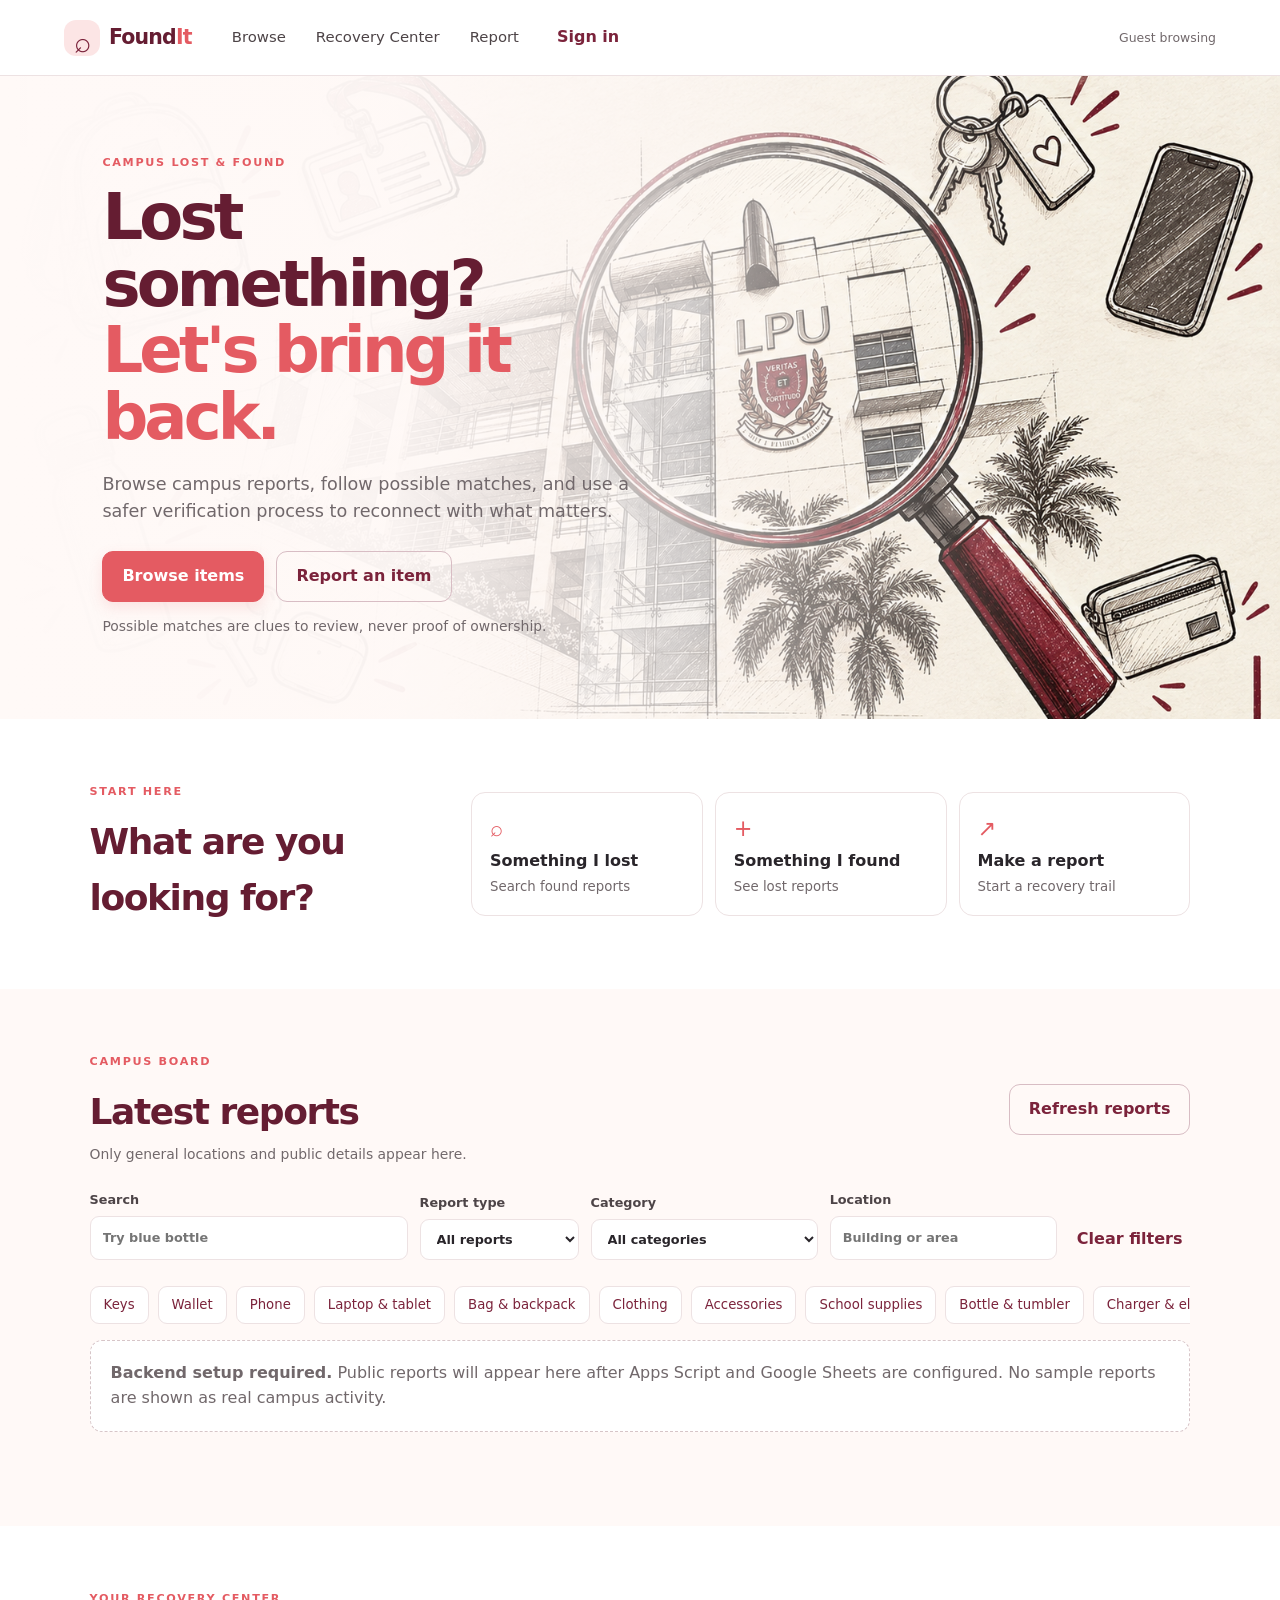
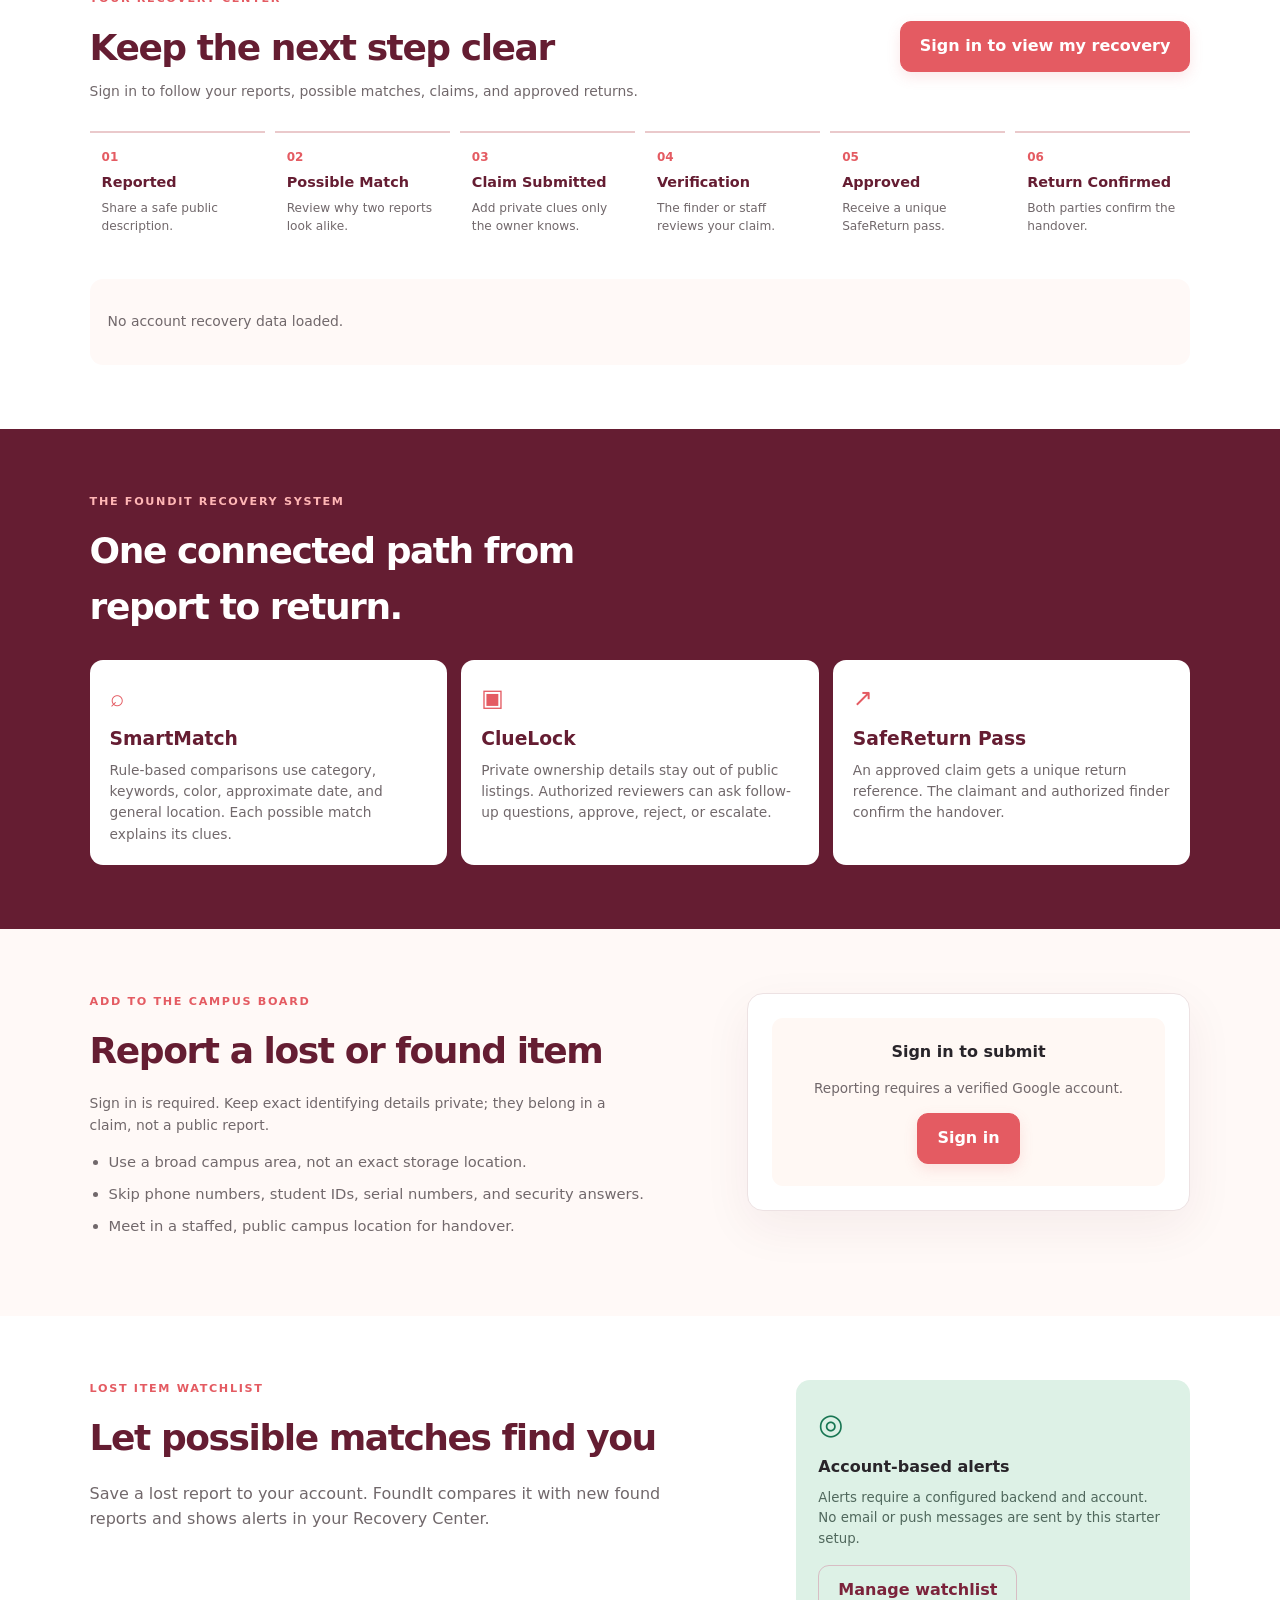
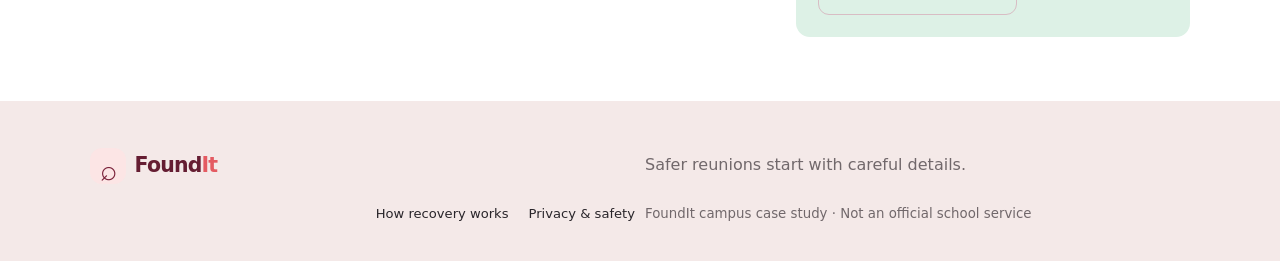
==== index.html @ 5b88ec63 "Add files via upload CaseStudy ITC Finals" ====
<!doctype html>
<html lang="en">
<head>
  <meta charset="utf-8"><meta name="viewport" content="width=device-width,initial-scale=1">
  <meta name="description" content="A safer campus lost-and-found recovery workflow."><title>FoundIt - Find your way back</title>
  <link rel="stylesheet" href="assets/css/style.css"><script defer src="assets/js/app.js"></script>
</head>
<body>
<header class="site-header"><a class="brand" href="#home" aria-label="FoundIt home"><span class="brand-mark">&#x2315;</span><span>Found<span>It</span></span></a><button class="menu-toggle" aria-expanded="false" aria-controls="main-nav">Menu</button><nav id="main-nav"><a href="#browse">Browse</a><a href="#recovery">Recovery Center</a><a href="#report">Report</a><button class="text-button" id="signin-open">Sign in</button></nav><div class="header-actions"><span id="session-label">Guest browsing</span><button class="button button-small" id="signout" hidden>Sign out</button></div></header>
<main id="home">
<section class="hero"><div class="hero-copy"><p class="eyebrow">CAMPUS LOST &amp; FOUND</p><h1>Lost something?<br><em>Let&#39;s bring it back.</em></h1><p class="lead">Browse campus reports, follow possible matches, and use a safer verification process to reconnect with what matters.</p><div class="hero-actions"><a class="button" href="#browse">Browse items</a><a class="button button-outline" href="#report">Report an item</a></div><p class="fine-print">Possible matches are clues to review, never proof of ownership.</p></div><div class="hero-art" role="img" aria-label="Campus photo banner. Replace assets/images/campus-header.jpg with your campus photo."></div></section>
<section class="quick"><div><p class="eyebrow">START HERE</p><h2>What are you looking for?</h2></div><div class="quick-actions"><a href="#browse" data-filter-type="FOUND" class="quick-card"><span>&#x2315;</span><b>Something I lost</b><small>Search found reports</small></a><a href="#browse" data-filter-type="LOST" class="quick-card"><span>+</span><b>Something I found</b><small>See lost reports</small></a><a href="#report" class="quick-card"><span>&#x2197;</span><b>Make a report</b><small>Start a recovery trail</small></a></div></section>
<section id="browse" class="section"><div class="section-heading"><div><p class="eyebrow">CAMPUS BOARD</p><h2>Latest reports</h2><p class="muted">Only general locations and public details appear here.</p></div><button class="button button-outline" id="refresh">Refresh reports</button></div><div class="filters"><label>Search<input id="search" type="search" placeholder="Try blue bottle"></label><label>Report type<select id="type-filter"><option value="">All reports</option><option>LOST</option><option>FOUND</option></select></label><label>Category<select id="category-filter"><option value="">All categories</option></select></label><label>Location<input id="location-filter" placeholder="Building or area"></label><button class="text-button" id="clear-filters">Clear filters</button></div><div class="category-row" id="category-shortcuts" aria-label="Filter by category"></div><div id="items-grid" class="items-grid"><div class="notice">Connect the backend to load campus reports.</div></div><div id="browse-message" class="muted status-line" role="status"></div></section>
<section class="recovery section" id="recovery"><div class="section-heading"><div><p class="eyebrow">YOUR RECOVERY CENTER</p><h2>Keep the next step clear</h2><p class="muted">Sign in to follow your reports, possible matches, claims, and approved returns.</p></div><button class="button" id="recovery-signin">Sign in to view my recovery</button></div><div class="steps"><div><span>01</span><b>Reported</b><small>Share a safe public description.</small></div><div><span>02</span><b>Possible Match</b><small>Review why two reports look alike.</small></div><div><span>03</span><b>Claim Submitted</b><small>Add private clues only the owner knows.</small></div><div><span>04</span><b>Verification</b><small>The finder or staff reviews your claim.</small></div><div><span>05</span><b>Approved</b><small>Receive a unique SafeReturn pass.</small></div><div><span>06</span><b>Return Confirmed</b><small>Both parties confirm the handover.</small></div></div><div id="my-recovery" class="recovery-list"><p class="muted">No account recovery data loaded.</p></div></section>
<section class="feature-band"><div><p class="eyebrow">THE FOUNDIT RECOVERY SYSTEM</p><h2>One connected path from report to return.</h2></div><div class="feature-cards"><article><span class="feature-icon">&#x2315;</span><h3>SmartMatch</h3><p>Rule-based comparisons use category, keywords, color, approximate date, and general location. Each possible match explains its clues.</p></article><article><span class="feature-icon">&#x25A3;</span><h3>ClueLock</h3><p>Private ownership details stay out of public listings. Authorized reviewers can ask follow-up questions, approve, reject, or escalate.</p></article><article><span class="feature-icon">&#x2197;</span><h3>SafeReturn Pass</h3><p>An approved claim gets a unique return reference. The claimant and authorized finder confirm the handover.</p></article></div></section>
<section class="section split" id="report"><div><p class="eyebrow">ADD TO THE CAMPUS BOARD</p><h2>Report a lost or found item</h2><p class="muted">Sign in is required. Keep exact identifying details private; they belong in a claim, not a public report.</p><ul class="plain-list"><li>Use a broad campus area, not an exact storage location.</li><li>Skip phone numbers, student IDs, serial numbers, and security answers.</li><li>Meet in a staffed, public campus location for handover.</li></ul></div><form class="form-card" id="report-form"><div class="locked-form" id="report-lock"><b>Sign in to submit</b><p>Reporting requires a verified Google account.</p><button class="button" type="button" data-open-auth>Sign in</button></div><div class="form-fields" hidden><label>Report type<select name="type" required><option value="LOST">I lost an item</option><option value="FOUND">I found an item</option></select></label><label>Item title<input name="title" maxlength="90" required placeholder="e.g. Navy canvas backpack"></label><label>Category<select name="category" required></select></label><label>Public description<textarea name="description" maxlength="600" rows="3" required placeholder="Describe visible features without private proof"></textarea></label><div class="form-row"><label>Color<input name="color" maxlength="40" placeholder="e.g. navy"></label><label>Approximate date<input name="approxDate" type="date"></label></div><label>General campus area<input name="location" maxlength="100" required placeholder="e.g. Library, east entrance"></label><button class="button" type="submit">Submit report</button><p class="form-status" role="status"></p></div></form></section>
<section class="watchlist section"><div><p class="eyebrow">LOST ITEM WATCHLIST</p><h2>Let possible matches find you</h2><p>Save a lost report to your account. FoundIt compares it with new found reports and shows alerts in your Recovery Center.</p></div><div class="watch-note"><span>&#x25CE;</span><b>Account-based alerts</b><small>Alerts require a configured backend and account. No email or push messages are sent by this starter setup.</small><button class="button button-outline" id="watchlist-open">Manage watchlist</button></div></section>
</main><footer><a class="brand" href="#home"><span class="brand-mark">&#x2315;</span><span>Found<span>It</span></span></a><p>Safer reunions start with careful details.</p><div><a href="#recovery">How recovery works</a><a href="privacy.html">Privacy &amp; safety</a></div><small>FoundIt campus case study · Not an official school service</small></footer>
<dialog id="auth-dialog"><form method="dialog" class="dialog-head"><div><p class="eyebrow">ACCOUNT ACCESS</p><h2>Sign in to FoundIt</h2></div><button class="close-button" aria-label="Close">x</button></form><div class="auth-body"><p>Sign in with Google to access your reports and recovery updates.</p><div id="google-button"></div><div id="auth-status" role="status"></div><details class="setup-details"><summary>Presenter setup</summary><p class="fine-print">These settings are already saved on this device. Keep this section closed during your presentation.</p><label class="config-label">Apps Script web app URL<input id="api-url" placeholder="https://script.google.com/macros/s/.../exec"></label><label class="config-label">Google OAuth client ID<input id="client-id" placeholder="Your Google OAuth client ID"></label><button class="text-button" id="save-client" type="button">Save configuration</button><p class="fine-print">The client ID is public configuration. Never paste a client secret here.</p></details></div></dialog>
<dialog id="item-dialog"><div class="dialog-head"><div><p class="eyebrow">REPORT DETAILS</p><h2 id="detail-title">Item</h2></div><button class="close-button" data-close aria-label="Close">x</button></div><div id="detail-body"></div></dialog>
<dialog id="claim-dialog"><div class="dialog-head"><div><p class="eyebrow">CLUELOCK VERIFICATION</p><h2>Claim this item</h2></div><button class="close-button" data-close aria-label="Close">x</button></div><form id="claim-form" class="form-fields"><input type="hidden" name="itemId"><p class="muted">Share details that are not visible in the public report. Only the report owner or authorized staff can review them.</p><label>Private identifying clues<textarea name="privateClues" required maxlength="1200" rows="4" placeholder="Describe a detail only the owner would know. Do not include passwords or account access details."></textarea></label><label>Anything else for the reviewer?<textarea name="message" maxlength="500" rows="2"></textarea></label><button class="button" type="submit">Submit private claim</button><p class="form-status" role="status"></p></form></dialog>
<dialog id="watch-dialog"><div class="dialog-head"><div><p class="eyebrow">LOST ITEM WATCHLIST</p><h2>Save a report to watch</h2></div><button class="close-button" data-close aria-label="Close">x</button></div><div id="watch-body" class="form-fields"><p>Sign in and open one of your lost reports to add it to your watchlist. New similar FOUND reports will appear in your Recovery Center.</p><button class="button" data-open-auth>Sign in</button></div></dialog>
<div id="toast" class="toast" role="status" aria-live="polite"></div>
</body></html>
---- assets/css/style.css ----
:root{--maroon:#651d32;--brand:#7b233b;--coral:#e45b62;--soft:#fce5e5;--paper:#fff9f7;--ink:#29252a;--muted:#71686b;--border:#ede2e3;--green:#187653;--sage:#ddf1e6;--gold:#fff0c9;--white:#fff;--shadow:0 16px 48px #651d3210}*{box-sizing:border-box}html{scroll-behavior:smooth}body{margin:0;background:var(--paper);color:var(--ink);font:16px/1.55 Inter,ui-sans-serif,system-ui,-apple-system,"Segoe UI",sans-serif}a{color:inherit}button,input,select,textarea{font:inherit}button,a{touch-action:manipulation}button{cursor:pointer}a:focus-visible,button:focus-visible,input:focus-visible,select:focus-visible,textarea:focus-visible{outline:3px solid #e45b6288;outline-offset:3px}.site-header{height:76px;padding:0 max(5vw,24px);display:flex;align-items:center;gap:40px;background:#fff;position:sticky;top:0;z-index:5;border-bottom:1px solid var(--border)}.brand{text-decoration:none;display:flex;align-items:center;gap:9px;color:var(--maroon);font-weight:850;font-size:1.28rem;letter-spacing:-.04em}.brand span span{color:var(--coral)}.brand-mark{display:grid;place-items:center;background:var(--soft);color:var(--brand);border-radius:12px;width:36px;height:36px;font-size:1.8rem;font-weight:500}nav{display:flex;gap:30px;align-items:center;margin-right:auto}nav a{text-decoration:none;font-size:.93rem;color:#4d4447}nav a:hover,footer a:hover{color:var(--coral)}.header-actions{display:flex;align-items:center;gap:12px;font-size:.78rem;color:var(--muted)}.menu-toggle{display:none}.button{display:inline-flex;align-items:center;justify-content:center;background:var(--coral);color:white;border:1px solid var(--coral);border-radius:11px;padding:12px 19px;text-decoration:none;font-weight:750;box-shadow:0 5px 14px #e45b6225;transition:transform .15s,background .15s}.button:hover{background:#cb454e;transform:translateY(-1px)}.button-small{padding:7px 12px;font-size:.83rem}.button-outline{background:transparent;color:var(--brand);border-color:#d8bdc4;box-shadow:none}.button-outline:hover{background:#fff;color:var(--maroon)}.text-button{border:0;background:none;color:var(--brand);font-weight:700;padding:8px}.hero{position:relative;isolation:isolate;overflow:hidden;padding:78px max(8vw,28px) 68px;display:grid;grid-template-columns:1.05fr .95fr;align-items:center;gap:5vw;background:linear-gradient(112deg,#fff9f7 40%,#fce9e8)}.hero::before{content:"";position:absolute;inset:0;z-index:-1;pointer-events:none;background-image:linear-gradient(90deg,rgba(255,249,247,1) 0%,rgba(255,249,247,.97) 31%,rgba(255,249,247,.68) 53%,rgba(255,249,247,0) 82%),url("../images/campus-header.png");background-size:cover,cover;background-position:center,right center;background-repeat:no-repeat}.eyebrow{font-size:.7rem;font-weight:850;letter-spacing:.15em;color:var(--coral);margin:0 0 13px}.hero h1{font-size:clamp(2.65rem,5vw,4.65rem);letter-spacing:-.06em;line-height:1.04;color:var(--maroon);margin:0 0 20px}.hero h1 em{font-style:normal;color:var(--coral)}.lead{font-size:1.1rem;color:var(--muted);max-width:570px}.hero-actions{display:flex;gap:12px;margin:26px 0 14px}.fine-print,.muted{color:var(--muted);font-size:.87rem}.hero-art{height:350px;position:relative;display:grid;place-items:center}.sun{position:absolute;width:275px;height:275px;border-radius:50%;background:#f4c7c2;right:13%;top:2%}.art-card{position:relative;width:min(330px,90%);padding:24px;background:white;border-radius:22px;box-shadow:0 25px 70px #651d3222;transform:rotate(-4deg);display:flex;flex-direction:column;gap:10px}.art-icon{height:175px;display:grid;place-items:center;font-size:6rem;background:var(--sage);border-radius:15px}.art-card b{color:var(--maroon);font-size:1.1rem}.art-card small{color:var(--muted)}.tag{font-size:.65rem;font-weight:850;letter-spacing:.08em;padding:5px 9px;border-radius:5px;width:max-content}.found-tag{background:var(--sage);color:var(--green)}.spark{position:absolute;color:var(--coral);font-size:2rem}.spark-one{top:12%;left:15%}.spark-two{right:3%;bottom:23%;font-size:1.3rem}.quick,.section,.feature-band,.watchlist{padding:64px max(7vw,26px)}.quick{background:white}.quick h2,.section h2,.feature-band h2,.watchlist h2{font-size:clamp(1.65rem,3vw,2.25rem);color:var(--maroon);letter-spacing:-.04em;margin:0}.quick{display:grid;grid-template-columns:.65fr 1.35fr;gap:35px;align-items:center}.quick-actions{display:grid;grid-template-columns:repeat(3,1fr);gap:12px}.quick-card{text-decoration:none;padding:18px;border:1px solid var(--border);border-radius:14px;display:grid;gap:3px;transition:.15s}.quick-card:hover{border-color:#e8b2b5;transform:translateY(-2px);box-shadow:var(--shadow)}.quick-card>span{font-size:1.4rem;color:var(--coral)}.quick-card small{color:var(--muted)}.section-heading{display:flex;justify-content:space-between;align-items:center;gap:24px;margin-bottom:24px}.section-heading .muted{margin:5px 0 0}.filters{display:grid;grid-template-columns:1.4fr .7fr 1fr 1fr auto;gap:12px;align-items:end;margin:20px 0}.filters label,.form-fields label,.config-label{display:grid;gap:6px;font-size:.8rem;font-weight:700;color:#4d4447}.filters input,.filters select,.form-fields input,.form-fields select,.form-fields textarea,.config-label input{width:100%;padding:11px 12px;border:1px solid var(--border);border-radius:9px;background:white;color:var(--ink)}.category-row{display:flex;gap:9px;overflow:auto;padding:6px 0 16px}.category-chip{white-space:nowrap;background:#fff;border:1px solid var(--border);padding:8px 13px;border-radius:9px;color:var(--brand);font-size:.83rem}.category-chip.active,.category-chip:hover{background:var(--soft);border-color:#edc1c3}.items-grid{display:grid;grid-template-columns:repeat(3,1fr);gap:17px}.item-card{border:1px solid var(--border);border-radius:15px;overflow:hidden;background:white;box-shadow:0 4px 16px #651d3207;cursor:pointer;transition:.15s}.item-card:hover{transform:translateY(-3px);box-shadow:var(--shadow)}.item-art{height:155px;background:linear-gradient(135deg,#f7e7e5,#f4f0ee);display:grid;place-items:center;font-size:3.4rem;position:relative}.item-art.lost{background:#fff0ef}.item-art.found{background:#e8f5ed}.item-art .tag{position:absolute;left:12px;top:12px}.lost-tag{background:var(--coral);color:white}.item-copy{padding:14px 16px 17px}.item-copy h3{font-size:1rem;margin:0 0 3px;color:var(--maroon)}.item-copy p{color:var(--muted);font-size:.82rem;margin:0}.item-meta{display:flex;justify-content:space-between;gap:8px;margin-top:12px;padding-top:10px;border-top:1px solid #f3ebeb;color:#786d70;font-size:.72rem}.item-meta span:first-child{overflow:hidden;text-overflow:ellipsis;white-space:nowrap}.notice{padding:20px;border:1px dashed #d7c5c8;background:white;border-radius:12px;color:var(--muted);grid-column:1/-1}.status-line{min-height:20px;margin-top:10px}.recovery{background:#fff}.steps{display:grid;grid-template-columns:repeat(6,1fr);margin:28px 0;gap:10px}.steps>div{padding:15px 12px;border-top:2px solid #eac9cb;display:grid;gap:5px}.steps span{color:var(--coral);font-size:.75rem;font-weight:850}.steps b{color:var(--maroon);font-size:.9rem}.steps small{color:var(--muted);font-size:.76rem}.recovery-list{border-radius:13px;background:var(--paper);padding:18px}.feature-band{background:var(--maroon);color:white}.feature-band .eyebrow{color:#ffb6b5}.feature-band h2{color:white;max-width:550px}.feature-cards{display:grid;grid-template-columns:repeat(3,1fr);gap:14px;margin-top:25px}.feature-cards article{background:#fff;color:var(--ink);padding:20px;border-radius:13px}.feature-icon{font-size:1.5rem;color:var(--coral)}.feature-cards h3{color:var(--maroon);margin:7px 0}.feature-cards p{font-size:.86rem;color:var(--muted);margin:0}.split{display:grid;grid-template-columns:1fr .8fr;gap:8vw;align-items:start}.plain-list{padding-left:19px;color:var(--muted);font-size:.92rem}.plain-list li{margin:9px 0}.form-card{position:relative;background:white;border:1px solid var(--border);padding:24px;border-radius:16px;box-shadow:var(--shadow)}.form-fields{display:grid;gap:14px}.form-fields[hidden]{display:none}.form-row{display:grid;grid-template-columns:1fr 1fr;gap:12px}.locked-form{padding:22px;background:#fff8f4;border-radius:11px;text-align:center}.locked-form p{font-size:.85rem;color:var(--muted)}.form-status{font-size:.84rem;color:var(--green);margin:0}.watchlist{display:grid;grid-template-columns:1fr .6fr;gap:50px;background:#fff}.watchlist>div:first-child p:not(.eyebrow){color:var(--muted);max-width:600px}.watch-note{background:var(--sage);padding:22px;border-radius:14px;display:grid;gap:8px}.watch-note>span{font-size:1.8rem;color:var(--green)}.watch-note small{color:#50685d}.watch-note .button{justify-self:start;margin-top:7px}footer{padding:36px max(7vw,26px);background:#f4e9e8;display:grid;grid-template-columns:1fr 1fr;gap:10px;align-items:center}footer p{color:var(--muted)}footer>div{display:flex;gap:20px;justify-content:flex-end;font-size:.82rem}footer>div a{text-decoration:none}footer>small{color:var(--muted)}dialog{border:0;border-radius:17px;padding:24px;width:min(520px,calc(100% - 28px));box-shadow:0 25px 100px #291b1d40;color:var(--ink)}dialog::backdrop{background:#27151ccc;backdrop-filter:blur(2px)}.dialog-head{display:flex;justify-content:space-between;align-items:start;border-bottom:1px solid var(--border);padding-bottom:14px;margin-bottom:17px}.dialog-head h2{color:var(--maroon);margin:0}.dialog-head .eyebrow{margin-bottom:4px}.close-button{border:0;background:#f8eeee;border-radius:50%;height:34px;width:34px;font-size:1.4rem;color:var(--brand)}.auth-body{display:grid;gap:13px}.auth-body p{margin:0;color:var(--muted);font-size:.9rem}.config-label{margin-top:10px}.toast{position:fixed;bottom:22px;left:50%;transform:translate(-50%,20px);opacity:0;pointer-events:none;padding:12px 18px;background:var(--maroon);color:white;border-radius:10px;z-index:10;transition:.2s}.toast.show{opacity:1;transform:translate(-50%,0)}.claim-button{margin-top:12px}.match-reasons{background:#fff5d9;border-radius:9px;padding:12px;font-size:.85rem;margin-top:12px}.recovery-row{padding:13px;border-bottom:1px solid var(--border);display:flex;justify-content:space-between;gap:20px}.recovery-row:last-child{border:0}.recovery-row b{color:var(--maroon)}.recovery-row small{display:block;color:var(--muted)}@media(max-width:850px){.site-header{gap:18px;padding:0 20px}.site-header nav{gap:15px}.header-actions #session-label{display:none}.quick{grid-template-columns:1fr}.filters{grid-template-columns:repeat(2,1fr)}.steps{grid-template-columns:repeat(3,1fr)}.hero{padding:55px 7vw}.items-grid{grid-template-columns:repeat(2,1fr)}}@media(max-width:600px){.site-header{height:65px}.menu-toggle{display:block;margin-left:auto;border:1px solid var(--border);border-radius:8px;padding:7px 10px;background:white;color:var(--brand)}.site-header nav{display:none;position:absolute;top:64px;left:0;right:0;padding:18px 22px;background:white;border-bottom:1px solid var(--border);flex-direction:column;align-items:flex-start}.site-header nav.open{display:flex}.header-actions{margin-left:0}.hero{grid-template-columns:1fr;padding:47px 24px 30px}.hero-art{height:270px}.sun{width:220px;height:220px;right:16%}.art-icon{height:125px}.art-card{width:280px}.hero-actions{flex-wrap:wrap}.quick,.section,.feature-band,.watchlist{padding:45px 22px}.quick-actions{grid-template-columns:1fr}.quick-card{grid-template-columns:35px 1fr;align-items:center}.quick-card small{grid-column:2}.section-heading{align-items:flex-start;flex-direction:column}.filters{grid-template-columns:1fr 1fr}.filters label:first-child{grid-column:1/-1}.filters .text-button{justify-self:start}.items-grid{gap:10px}.item-art{height:120px}.item-copy{padding:12px}.item-meta{font-size:.67rem}.steps{grid-template-columns:repeat(2,1fr)}.feature-cards{grid-template-columns:1fr}.split,.watchlist{grid-template-columns:1fr;gap:25px}.form-row{grid-template-columns:1fr}footer{grid-template-columns:1fr}footer>div{justify-content:flex-start;flex-wrap:wrap}footer>small{grid-column:1}}
@media(prefers-reduced-motion:reduce){*,*::before,*::after{scroll-behavior:auto!important;transition:none!important}}

[hidden]{display:none!important}

.form-status.success{padding:10px 12px;border-radius:9px;background:var(--sage);color:var(--green);font-weight:700}

.setup-details{margin-top:4px;border-top:1px solid var(--border);padding-top:12px}.setup-details summary{cursor:pointer;color:var(--muted);font-size:.8rem;font-weight:700}.setup-details[open]{display:grid;gap:10px}.setup-details>p{margin:0}

.doc-main{max-width:900px;margin:0 auto;padding:64px 26px 80px}.doc-main h1{font-size:clamp(2.3rem,5vw,3.6rem);line-height:1.1;letter-spacing:-.05em;color:var(--maroon);margin:0 0 12px}.doc-lead{color:var(--muted);font-size:1.1rem;margin:0 0 30px;max-width:760px}.doc-card{background:#fff;border:1px solid var(--border);border-radius:14px;padding:24px;margin:16px 0;box-shadow:0 4px 16px #651d3207}.doc-card h2{color:var(--maroon);font-size:1.25rem;margin:0 0 10px}.doc-card p,.doc-card li{color:#51494c}.doc-card code{background:#f6eeee;color:var(--brand);padding:2px 5px;border-radius:4px;font-size:.9em}.doc-card li{margin:7px 0}.doc-card ul,.doc-card ol{padding-left:22px}@media(max-width:600px){.doc-main{padding:42px 20px 55px}.doc-card{padding:19px}}

@media(max-width:480px){.site-header{padding:0 12px;gap:8px}.brand{gap:6px;font-size:1.1rem}.brand-mark{width:32px;height:32px;font-size:1.55rem}.header-actions{gap:5px}.header-actions .button{font-size:.72rem;padding:6px 8px}.menu-toggle{padding:6px 9px;font-size:.82rem}.hero{padding-left:20px;padding-right:20px}.hero h1{font-size:clamp(2.1rem,11vw,2.8rem)}.hero-art{height:210px}.item-art{height:105px}.item-copy h3{overflow-wrap:anywhere}.category-row{scrollbar-width:thin}}
@media(max-width:360px){.site-header{padding:0 9px;gap:6px}.brand{font-size:1rem}.header-actions .button{font-size:.68rem;padding:5px 6px}.menu-toggle{padding:5px 7px}.filters{grid-template-columns:1fr}.filters label:first-child{grid-column:auto}.items-grid{grid-template-columns:1fr}.hero-actions .button{padding:10px 13px;font-size:.9rem}}
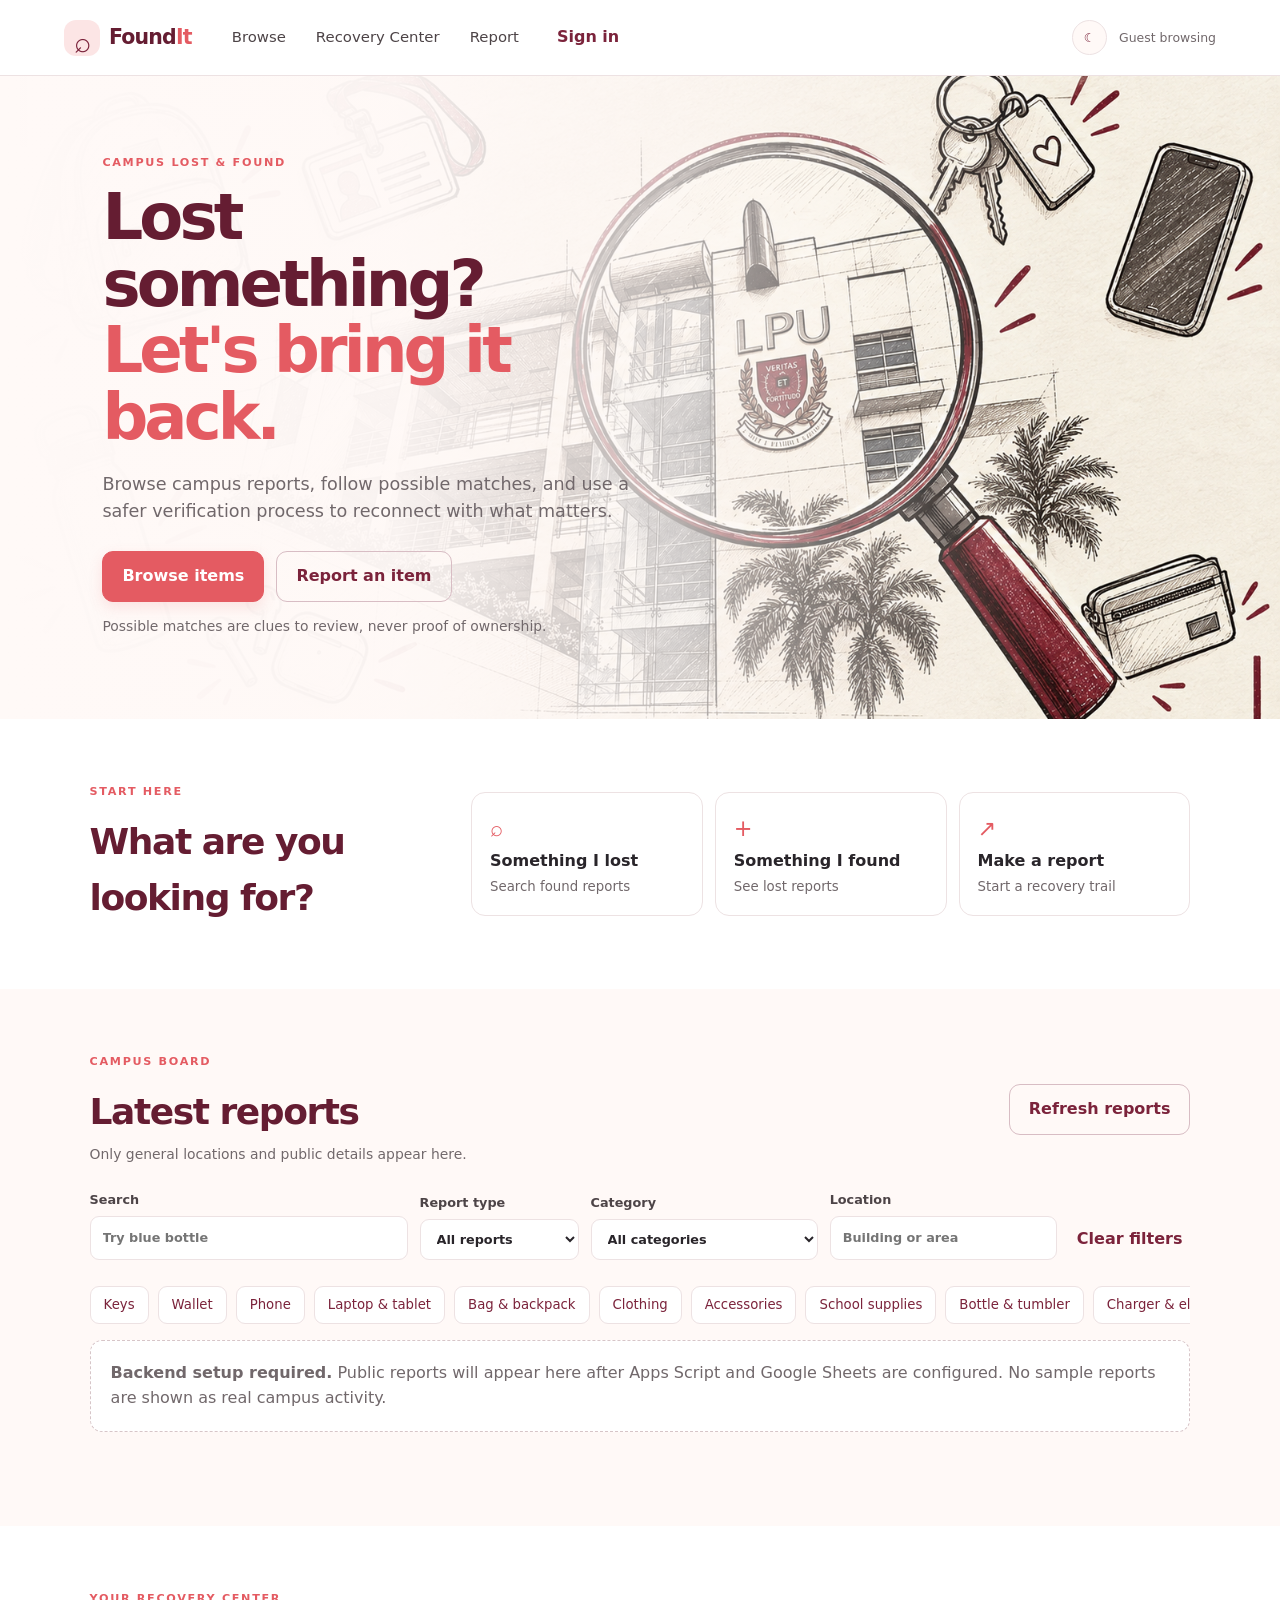
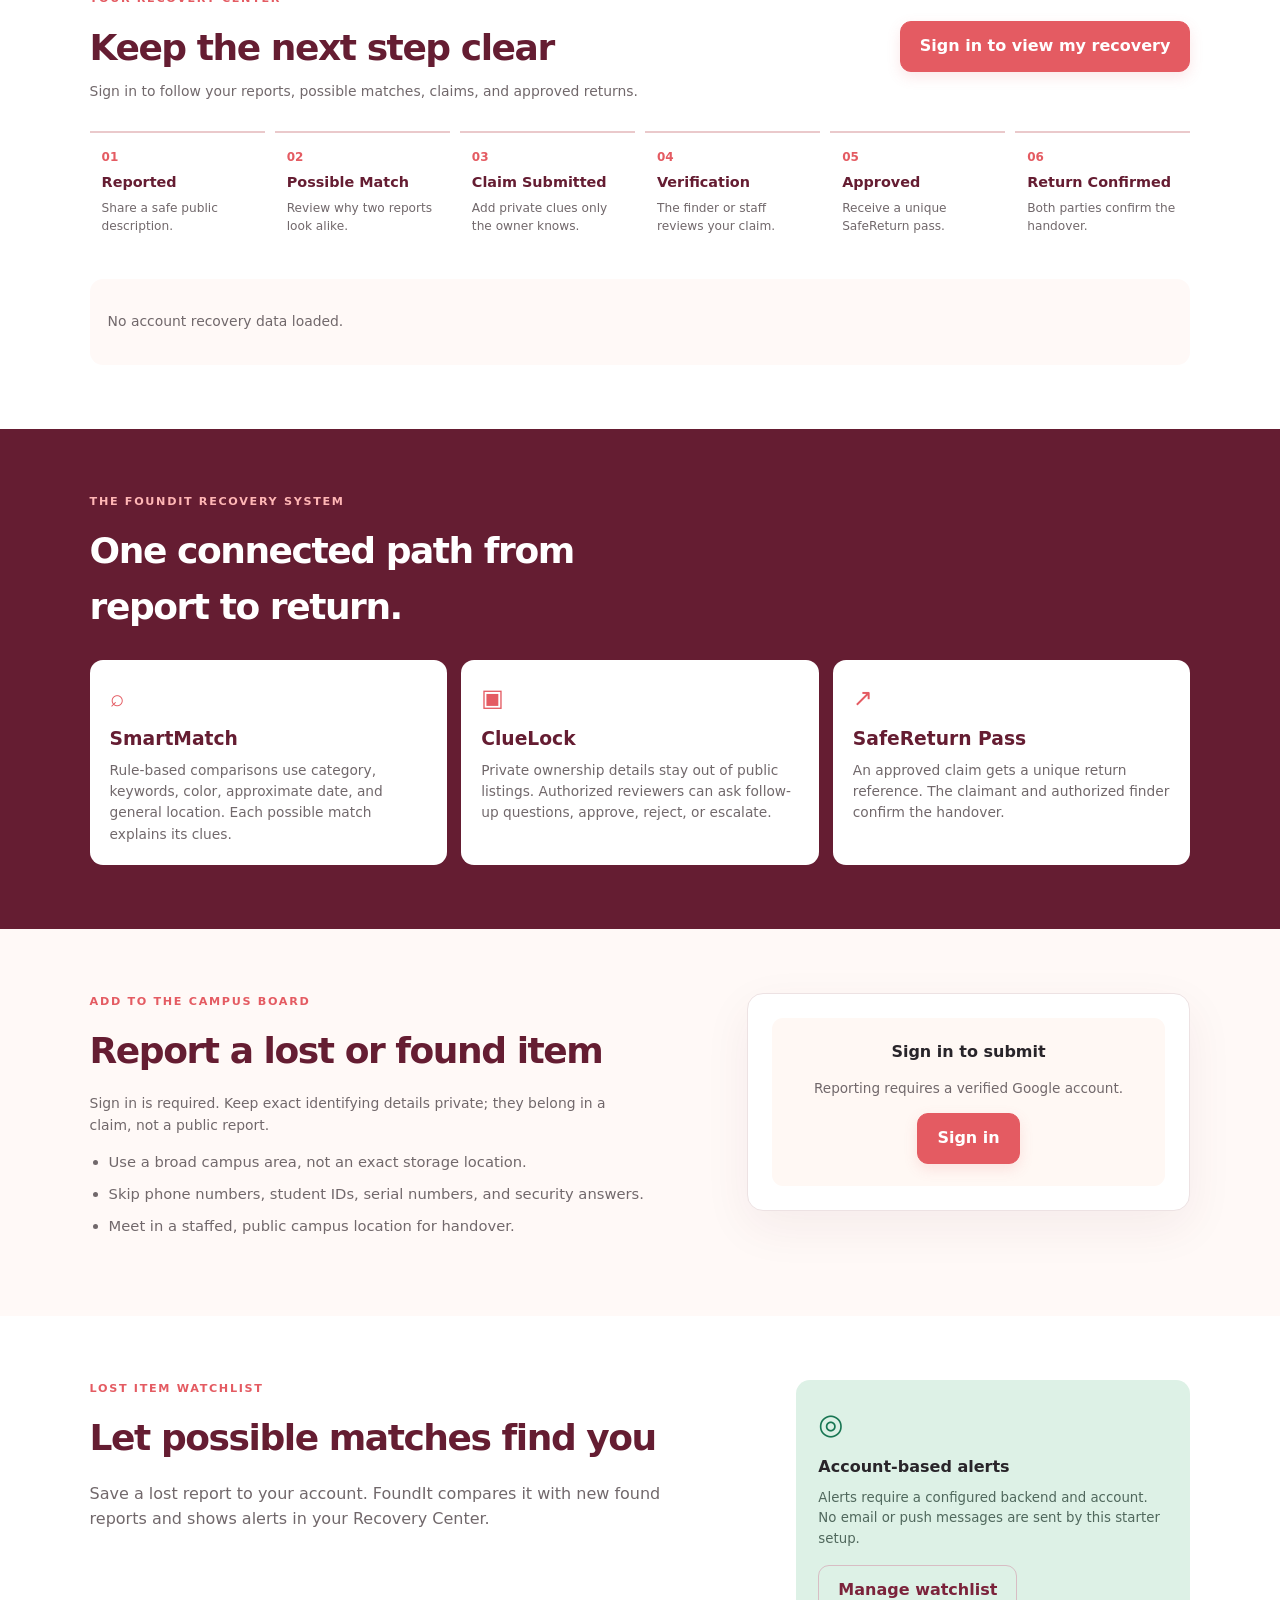
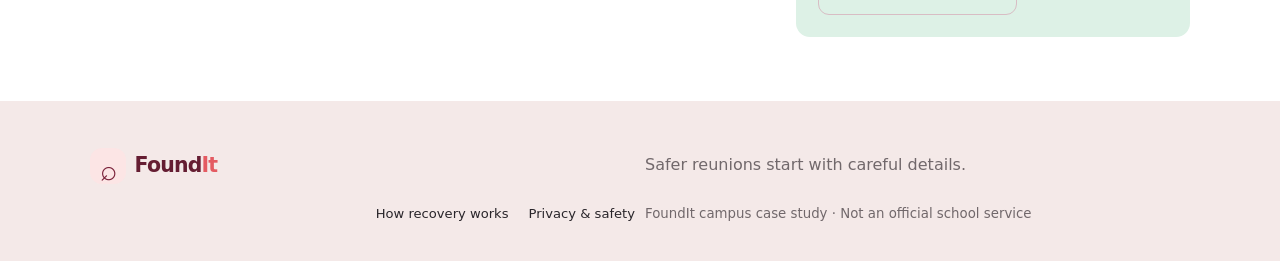
==== commit 405006d4: "Add files via upload" ====
--- a/index.html
+++ b/index.html
@@ -1,25 +1,416 @@
 <!doctype html>
 <html lang="en">
-<head>
-  <meta charset="utf-8"><meta name="viewport" content="width=device-width,initial-scale=1">
-  <meta name="description" content="A safer campus lost-and-found recovery workflow."><title>FoundIt - Find your way back</title>
-  <link rel="stylesheet" href="assets/css/style.css"><script defer src="assets/js/app.js"></script>
-</head>
-<body>
-<header class="site-header"><a class="brand" href="#home" aria-label="FoundIt home"><span class="brand-mark">&#x2315;</span><span>Found<span>It</span></span></a><button class="menu-toggle" aria-expanded="false" aria-controls="main-nav">Menu</button><nav id="main-nav"><a href="#browse">Browse</a><a href="#recovery">Recovery Center</a><a href="#report">Report</a><button class="text-button" id="signin-open">Sign in</button></nav><div class="header-actions"><span id="session-label">Guest browsing</span><button class="button button-small" id="signout" hidden>Sign out</button></div></header>
-<main id="home">
-<section class="hero"><div class="hero-copy"><p class="eyebrow">CAMPUS LOST &amp; FOUND</p><h1>Lost something?<br><em>Let&#39;s bring it back.</em></h1><p class="lead">Browse campus reports, follow possible matches, and use a safer verification process to reconnect with what matters.</p><div class="hero-actions"><a class="button" href="#browse">Browse items</a><a class="button button-outline" href="#report">Report an item</a></div><p class="fine-print">Possible matches are clues to review, never proof of ownership.</p></div><div class="hero-art" role="img" aria-label="Campus photo banner. Replace assets/images/campus-header.jpg with your campus photo."></div></section>
-<section class="quick"><div><p class="eyebrow">START HERE</p><h2>What are you looking for?</h2></div><div class="quick-actions"><a href="#browse" data-filter-type="FOUND" class="quick-card"><span>&#x2315;</span><b>Something I lost</b><small>Search found reports</small></a><a href="#browse" data-filter-type="LOST" class="quick-card"><span>+</span><b>Something I found</b><small>See lost reports</small></a><a href="#report" class="quick-card"><span>&#x2197;</span><b>Make a report</b><small>Start a recovery trail</small></a></div></section>
-<section id="browse" class="section"><div class="section-heading"><div><p class="eyebrow">CAMPUS BOARD</p><h2>Latest reports</h2><p class="muted">Only general locations and public details appear here.</p></div><button class="button button-outline" id="refresh">Refresh reports</button></div><div class="filters"><label>Search<input id="search" type="search" placeholder="Try blue bottle"></label><label>Report type<select id="type-filter"><option value="">All reports</option><option>LOST</option><option>FOUND</option></select></label><label>Category<select id="category-filter"><option value="">All categories</option></select></label><label>Location<input id="location-filter" placeholder="Building or area"></label><button class="text-button" id="clear-filters">Clear filters</button></div><div class="category-row" id="category-shortcuts" aria-label="Filter by category"></div><div id="items-grid" class="items-grid"><div class="notice">Connect the backend to load campus reports.</div></div><div id="browse-message" class="muted status-line" role="status"></div></section>
-<section class="recovery section" id="recovery"><div class="section-heading"><div><p class="eyebrow">YOUR RECOVERY CENTER</p><h2>Keep the next step clear</h2><p class="muted">Sign in to follow your reports, possible matches, claims, and approved returns.</p></div><button class="button" id="recovery-signin">Sign in to view my recovery</button></div><div class="steps"><div><span>01</span><b>Reported</b><small>Share a safe public description.</small></div><div><span>02</span><b>Possible Match</b><small>Review why two reports look alike.</small></div><div><span>03</span><b>Claim Submitted</b><small>Add private clues only the owner knows.</small></div><div><span>04</span><b>Verification</b><small>The finder or staff reviews your claim.</small></div><div><span>05</span><b>Approved</b><small>Receive a unique SafeReturn pass.</small></div><div><span>06</span><b>Return Confirmed</b><small>Both parties confirm the handover.</small></div></div><div id="my-recovery" class="recovery-list"><p class="muted">No account recovery data loaded.</p></div></section>
-<section class="feature-band"><div><p class="eyebrow">THE FOUNDIT RECOVERY SYSTEM</p><h2>One connected path from report to return.</h2></div><div class="feature-cards"><article><span class="feature-icon">&#x2315;</span><h3>SmartMatch</h3><p>Rule-based comparisons use category, keywords, color, approximate date, and general location. Each possible match explains its clues.</p></article><article><span class="feature-icon">&#x25A3;</span><h3>ClueLock</h3><p>Private ownership details stay out of public listings. Authorized reviewers can ask follow-up questions, approve, reject, or escalate.</p></article><article><span class="feature-icon">&#x2197;</span><h3>SafeReturn Pass</h3><p>An approved claim gets a unique return reference. The claimant and authorized finder confirm the handover.</p></article></div></section>
-<section class="section split" id="report"><div><p class="eyebrow">ADD TO THE CAMPUS BOARD</p><h2>Report a lost or found item</h2><p class="muted">Sign in is required. Keep exact identifying details private; they belong in a claim, not a public report.</p><ul class="plain-list"><li>Use a broad campus area, not an exact storage location.</li><li>Skip phone numbers, student IDs, serial numbers, and security answers.</li><li>Meet in a staffed, public campus location for handover.</li></ul></div><form class="form-card" id="report-form"><div class="locked-form" id="report-lock"><b>Sign in to submit</b><p>Reporting requires a verified Google account.</p><button class="button" type="button" data-open-auth>Sign in</button></div><div class="form-fields" hidden><label>Report type<select name="type" required><option value="LOST">I lost an item</option><option value="FOUND">I found an item</option></select></label><label>Item title<input name="title" maxlength="90" required placeholder="e.g. Navy canvas backpack"></label><label>Category<select name="category" required></select></label><label>Public description<textarea name="description" maxlength="600" rows="3" required placeholder="Describe visible features without private proof"></textarea></label><div class="form-row"><label>Color<input name="color" maxlength="40" placeholder="e.g. navy"></label><label>Approximate date<input name="approxDate" type="date"></label></div><label>General campus area<input name="location" maxlength="100" required placeholder="e.g. Library, east entrance"></label><button class="button" type="submit">Submit report</button><p class="form-status" role="status"></p></div></form></section>
-<section class="watchlist section"><div><p class="eyebrow">LOST ITEM WATCHLIST</p><h2>Let possible matches find you</h2><p>Save a lost report to your account. FoundIt compares it with new found reports and shows alerts in your Recovery Center.</p></div><div class="watch-note"><span>&#x25CE;</span><b>Account-based alerts</b><small>Alerts require a configured backend and account. No email or push messages are sent by this starter setup.</small><button class="button button-outline" id="watchlist-open">Manage watchlist</button></div></section>
-</main><footer><a class="brand" href="#home"><span class="brand-mark">&#x2315;</span><span>Found<span>It</span></span></a><p>Safer reunions start with careful details.</p><div><a href="#recovery">How recovery works</a><a href="privacy.html">Privacy &amp; safety</a></div><small>FoundIt campus case study · Not an official school service</small></footer>
-<dialog id="auth-dialog"><form method="dialog" class="dialog-head"><div><p class="eyebrow">ACCOUNT ACCESS</p><h2>Sign in to FoundIt</h2></div><button class="close-button" aria-label="Close">x</button></form><div class="auth-body"><p>Sign in with Google to access your reports and recovery updates.</p><div id="google-button"></div><div id="auth-status" role="status"></div><details class="setup-details"><summary>Presenter setup</summary><p class="fine-print">These settings are already saved on this device. Keep this section closed during your presentation.</p><label class="config-label">Apps Script web app URL<input id="api-url" placeholder="https://script.google.com/macros/s/.../exec"></label><label class="config-label">Google OAuth client ID<input id="client-id" placeholder="Your Google OAuth client ID"></label><button class="text-button" id="save-client" type="button">Save configuration</button><p class="fine-print">The client ID is public configuration. Never paste a client secret here.</p></details></div></dialog>
-<dialog id="item-dialog"><div class="dialog-head"><div><p class="eyebrow">REPORT DETAILS</p><h2 id="detail-title">Item</h2></div><button class="close-button" data-close aria-label="Close">x</button></div><div id="detail-body"></div></dialog>
-<dialog id="claim-dialog"><div class="dialog-head"><div><p class="eyebrow">CLUELOCK VERIFICATION</p><h2>Claim this item</h2></div><button class="close-button" data-close aria-label="Close">x</button></div><form id="claim-form" class="form-fields"><input type="hidden" name="itemId"><p class="muted">Share details that are not visible in the public report. Only the report owner or authorized staff can review them.</p><label>Private identifying clues<textarea name="privateClues" required maxlength="1200" rows="4" placeholder="Describe a detail only the owner would know. Do not include passwords or account access details."></textarea></label><label>Anything else for the reviewer?<textarea name="message" maxlength="500" rows="2"></textarea></label><button class="button" type="submit">Submit private claim</button><p class="form-status" role="status"></p></form></dialog>
-<dialog id="watch-dialog"><div class="dialog-head"><div><p class="eyebrow">LOST ITEM WATCHLIST</p><h2>Save a report to watch</h2></div><button class="close-button" data-close aria-label="Close">x</button></div><div id="watch-body" class="form-fields"><p>Sign in and open one of your lost reports to add it to your watchlist. New similar FOUND reports will appear in your Recovery Center.</p><button class="button" data-open-auth>Sign in</button></div></dialog>
-<div id="toast" class="toast" role="status" aria-live="polite"></div>
-</body></html>
+  <head>
+    <meta charset="utf-8" />
+    <meta name="viewport" content="width=device-width,initial-scale=1" />
+    <meta
+      name="description"
+      content="A safer campus lost-and-found recovery workflow."
+    />
+    <title>FoundIt - Find your way back</title>
+    <script>try { document.documentElement.dataset.theme = localStorage.getItem("foundit-theme") || "light"; } catch {}</script>
+    <link rel="stylesheet" href="assets/css/style.css" />
+    <script defer src="assets/js/app.js"></script>
+  </head>
+  <body>
+    <header class="site-header">
+      <a class="brand" href="#home" aria-label="FoundIt home"
+        ><span class="brand-mark">&#x2315;</span
+        ><span>Found<span>It</span></span></a
+      ><button
+        class="menu-toggle"
+        aria-expanded="false"
+        aria-controls="main-nav"
+      >
+        Menu
+      </button>
+      <nav id="main-nav">
+        <a href="#browse">Browse</a><a href="#recovery">Recovery Center</a
+        ><a href="#report">Report</a
+        ><button class="text-button" id="signin-open">Sign in</button>
+      </nav>
+      <div class="header-actions">
+        <button
+          class="theme-toggle"
+          id="theme-toggle"
+          type="button"
+          aria-pressed="false"
+          aria-label="Switch to dark mode"
+        >
+          <span aria-hidden="true">🌙</span>
+        </button>
+        <span id="session-label">Guest browsing</span
+        ><button class="button button-small" id="signout" hidden>
+          Sign out
+        </button>
+      </div>
+    </header>
+    <main id="home">
+      <section class="hero">
+        <div class="hero-copy">
+          <p class="eyebrow">CAMPUS LOST &amp; FOUND</p>
+          <h1>Lost something?<br /><em>Let&#39;s bring it back.</em></h1>
+          <p class="lead">
+            Browse campus reports, follow possible matches, and use a safer
+            verification process to reconnect with what matters.
+          </p>
+          <div class="hero-actions">
+            <a class="button" href="#browse">Browse items</a
+            ><a class="button button-outline" href="#report">Report an item</a>
+          </div>
+          <p class="fine-print">
+            Possible matches are clues to review, never proof of ownership.
+          </p>
+        </div>
+        <div
+          class="hero-art"
+          role="img"
+          aria-label="Campus photo banner. Replace assets/images/campus-header.png with your campus photo."
+        ></div>
+      </section>
+      <section class="quick">
+        <div>
+          <p class="eyebrow">START HERE</p>
+          <h2>What are you looking for?</h2>
+        </div>
+        <div class="quick-actions">
+          <a href="#browse" data-filter-type="FOUND" class="quick-card"
+            ><span>&#x2315;</span><b>Something I lost</b
+            ><small>Search found reports</small></a
+          ><a href="#browse" data-filter-type="LOST" class="quick-card"
+            ><span>+</span><b>Something I found</b
+            ><small>See lost reports</small></a
+          ><a href="#report" class="quick-card"
+            ><span>&#x2197;</span><b>Make a report</b
+            ><small>Start a recovery trail</small></a
+          >
+        </div>
+      </section>
+      <section id="browse" class="section">
+        <div class="section-heading">
+          <div>
+            <p class="eyebrow">CAMPUS BOARD</p>
+            <h2>Latest reports</h2>
+            <p class="muted">
+              Only general locations and public details appear here.
+            </p>
+          </div>
+          <button class="button button-outline" id="refresh">
+            Refresh reports
+          </button>
+        </div>
+        <div class="filters">
+          <label
+            >Search<input
+              id="search"
+              type="search"
+              placeholder="Try blue bottle" /></label
+          ><label
+            >Report type<select id="type-filter">
+              <option value="">All reports</option>
+              <option>LOST</option>
+              <option>FOUND</option>
+            </select></label
+          ><label
+            >Category<select id="category-filter">
+              <option value="">All categories</option>
+            </select></label
+          ><label
+            >Location<input
+              id="location-filter"
+              placeholder="Building or area" /></label
+          ><button class="text-button" id="clear-filters">Clear filters</button>
+        </div>
+        <div
+          class="category-row"
+          id="category-shortcuts"
+          aria-label="Filter by category"
+        ></div>
+        <div id="items-grid" class="items-grid">
+          <div class="notice">Connect the backend to load campus reports.</div>
+        </div>
+        <div id="browse-message" class="muted status-line" role="status"></div>
+      </section>
+      <section class="recovery section" id="recovery">
+        <div class="section-heading">
+          <div>
+            <p class="eyebrow">YOUR RECOVERY CENTER</p>
+            <h2>Keep the next step clear</h2>
+            <p class="muted">
+              Sign in to follow your reports, possible matches, claims, and
+              approved returns.
+            </p>
+          </div>
+          <button class="button" id="recovery-signin">
+            Sign in to view my recovery
+          </button>
+        </div>
+        <div class="steps">
+          <div>
+            <span>01</span><b>Reported</b
+            ><small>Share a safe public description.</small>
+          </div>
+          <div>
+            <span>02</span><b>Possible Match</b
+            ><small>Review why two reports look alike.</small>
+          </div>
+          <div>
+            <span>03</span><b>Claim Submitted</b
+            ><small>Add private clues only the owner knows.</small>
+          </div>
+          <div>
+            <span>04</span><b>Verification</b
+            ><small>The finder or staff reviews your claim.</small>
+          </div>
+          <div>
+            <span>05</span><b>Approved</b
+            ><small>Receive a unique SafeReturn pass.</small>
+          </div>
+          <div>
+            <span>06</span><b>Return Confirmed</b
+            ><small>Both parties confirm the handover.</small>
+          </div>
+        </div>
+        <div id="my-recovery" class="recovery-list">
+          <p class="muted">No account recovery data loaded.</p>
+        </div>
+      </section>
+      <section class="feature-band">
+        <div>
+          <p class="eyebrow">THE FOUNDIT RECOVERY SYSTEM</p>
+          <h2>One connected path from report to return.</h2>
+        </div>
+        <div class="feature-cards">
+          <article>
+            <span class="feature-icon">&#x2315;</span>
+            <h3>SmartMatch</h3>
+            <p>
+              Rule-based comparisons use category, keywords, color, approximate
+              date, and general location. Each possible match explains its
+              clues.
+            </p>
+          </article>
+          <article>
+            <span class="feature-icon">&#x25A3;</span>
+            <h3>ClueLock</h3>
+            <p>
+              Private ownership details stay out of public listings. Authorized
+              reviewers can ask follow-up questions, approve, reject, or
+              escalate.
+            </p>
+          </article>
+          <article>
+            <span class="feature-icon">&#x2197;</span>
+            <h3>SafeReturn Pass</h3>
+            <p>
+              An approved claim gets a unique return reference. The claimant and
+              authorized finder confirm the handover.
+            </p>
+          </article>
+        </div>
+      </section>
+      <section class="section split" id="report">
+        <div>
+          <p class="eyebrow">ADD TO THE CAMPUS BOARD</p>
+          <h2>Report a lost or found item</h2>
+          <p class="muted">
+            Sign in is required. Keep exact identifying details private; they
+            belong in a claim, not a public report.
+          </p>
+          <ul class="plain-list">
+            <li>Use a broad campus area, not an exact storage location.</li>
+            <li>
+              Skip phone numbers, student IDs, serial numbers, and security
+              answers.
+            </li>
+            <li>Meet in a staffed, public campus location for handover.</li>
+          </ul>
+        </div>
+        <form class="form-card" id="report-form">
+          <div class="locked-form" id="report-lock">
+            <b>Sign in to submit</b>
+            <p>Reporting requires a verified Google account.</p>
+            <button class="button" type="button" data-open-auth>Sign in</button>
+          </div>
+          <div class="form-fields" hidden>
+            <label
+              >Report type<select name="type" required>
+                <option value="LOST">I lost an item</option>
+                <option value="FOUND">I found an item</option>
+              </select></label
+            ><label
+              >Item title<input
+                name="title"
+                maxlength="90"
+                required
+                placeholder="e.g. Navy canvas backpack" /></label
+            ><label>Category<select name="category" required></select></label
+            ><label
+              >Item photo (optional)<input
+                id="item-image"
+                name="itemImage"
+                type="file"
+                accept="image/png,image/jpeg,image/webp"
+              /><small class="muted">A small photo helps people compare the item. FoundIt can compare its approximate main color, but it does not identify objects automatically.</small></label
+            ><div id="image-preview" class="image-preview" hidden></div
+            ><label
+              >Public description<textarea
+                name="description"
+                maxlength="600"
+                rows="3"
+                required
+                placeholder="Describe visible features without private proof"
+              ></textarea>
+            </label>
+            <div class="form-row">
+              <label
+                >Color<input
+                  name="color"
+                  maxlength="40"
+                  placeholder="e.g. navy" /></label
+              ><label
+                >Approximate date<input name="approxDate" type="date"
+              /></label>
+            </div>
+            <label
+              >General campus area<input
+                name="location"
+                maxlength="100"
+                required
+                placeholder="e.g. Library, east entrance" /></label
+            ><button class="button" type="submit">Submit report</button>
+            <p class="form-status" role="status"></p>
+          </div>
+        </form>
+      </section>
+      <section class="watchlist section">
+        <div>
+          <p class="eyebrow">LOST ITEM WATCHLIST</p>
+          <h2>Let possible matches find you</h2>
+          <p>
+            Save a lost report to your account. FoundIt compares it with new
+            found reports and shows alerts in your Recovery Center.
+          </p>
+        </div>
+        <div class="watch-note">
+          <span>&#x25CE;</span><b>Account-based alerts</b
+          ><small
+            >Alerts require a configured backend and account. No email or push
+            messages are sent by this starter setup.</small
+          ><button class="button button-outline" id="watchlist-open">
+            Manage watchlist
+          </button>
+        </div>
+      </section>
+    </main>
+    <footer>
+      <a class="brand" href="#home"
+        ><span class="brand-mark">&#x2315;</span
+        ><span>Found<span>It</span></span></a
+      >
+      <p>Safer reunions start with careful details.</p>
+      <div>
+        <a href="#recovery">How recovery works</a
+        ><a href="privacy.html">Privacy &amp; safety</a>
+      </div>
+      <small>FoundIt campus case study · Not an official school service</small>
+    </footer>
+    <dialog id="auth-dialog">
+      <form method="dialog" class="dialog-head">
+        <div>
+          <p class="eyebrow">ACCOUNT ACCESS</p>
+          <h2>Sign in to FoundIt</h2>
+        </div>
+        <button class="close-button" aria-label="Close">x</button>
+      </form>
+      <div class="auth-body">
+        <p>Sign in with Google to access your reports and recovery updates.</p>
+        <div id="google-button"></div>
+        <div id="auth-status" role="status"></div>
+        <details class="setup-details">
+          <summary>Presenter setup</summary>
+          <p class="fine-print">
+            These settings are already saved on this device. Keep this section
+            closed during your presentation.
+          </p>
+          <label class="config-label"
+            >Apps Script web app URL<input
+              id="api-url"
+              placeholder="https://script.google.com/macros/s/.../exec" /></label
+          ><label class="config-label"
+            >Google OAuth client ID<input
+              id="client-id"
+              placeholder="Your Google OAuth client ID" /></label
+          ><button class="text-button" id="save-client" type="button">
+            Save configuration
+          </button>
+          <p class="fine-print">
+            The client ID is public configuration. Never paste a client secret
+            here.
+          </p>
+        </details>
+      </div>
+    </dialog>
+    <dialog id="item-dialog">
+      <div class="dialog-head">
+        <div>
+          <p class="eyebrow">REPORT DETAILS</p>
+          <h2 id="detail-title">Item</h2>
+        </div>
+        <button class="close-button" data-close aria-label="Close">x</button>
+      </div>
+      <div id="detail-body"></div>
+    </dialog>
+    <dialog id="claim-dialog">
+      <div class="dialog-head">
+        <div>
+          <p class="eyebrow">CLUELOCK VERIFICATION</p>
+          <h2>Claim this item</h2>
+        </div>
+        <button class="close-button" data-close aria-label="Close">x</button>
+      </div>
+      <form id="claim-form" class="form-fields">
+        <input type="hidden" name="itemId" />
+        <p class="muted">
+          Share details that are not visible in the public report. Only the
+          report owner or authorized staff can review them.
+        </p>
+        <label
+          >Private identifying clues<textarea
+            name="privateClues"
+            required
+            maxlength="1200"
+            rows="4"
+            placeholder="Describe a detail only the owner would know. Do not include passwords or account access details."
+          ></textarea></label
+        ><label
+          >Anything else for the reviewer?<textarea
+            name="message"
+            maxlength="500"
+            rows="2"
+          ></textarea></label
+        ><button class="button" type="submit">Submit private claim</button>
+        <p class="form-status" role="status"></p>
+      </form>
+    </dialog>
+    <dialog id="watch-dialog">
+      <div class="dialog-head">
+        <div>
+          <p class="eyebrow">LOST ITEM WATCHLIST</p>
+          <h2>Save a report to watch</h2>
+        </div>
+        <button class="close-button" data-close aria-label="Close">x</button>
+      </div>
+      <div id="watch-body" class="form-fields">
+        <p>
+          Sign in and open one of your lost reports to add it to your watchlist.
+          New similar FOUND reports will appear in your Recovery Center.
+        </p>
+        <button class="button" data-open-auth>Sign in</button>
+      </div>
+    </dialog>
+    <div id="toast" class="toast" role="status" aria-live="polite"></div>
+  </body>
+</html>
 
+
--- a/assets/css/style.css
+++ b/assets/css/style.css
@@ -1,13 +1,1178 @@
-:root{--maroon:#651d32;--brand:#7b233b;--coral:#e45b62;--soft:#fce5e5;--paper:#fff9f7;--ink:#29252a;--muted:#71686b;--border:#ede2e3;--green:#187653;--sage:#ddf1e6;--gold:#fff0c9;--white:#fff;--shadow:0 16px 48px #651d3210}*{box-sizing:border-box}html{scroll-behavior:smooth}body{margin:0;background:var(--paper);color:var(--ink);font:16px/1.55 Inter,ui-sans-serif,system-ui,-apple-system,"Segoe UI",sans-serif}a{color:inherit}button,input,select,textarea{font:inherit}button,a{touch-action:manipulation}button{cursor:pointer}a:focus-visible,button:focus-visible,input:focus-visible,select:focus-visible,textarea:focus-visible{outline:3px solid #e45b6288;outline-offset:3px}.site-header{height:76px;padding:0 max(5vw,24px);display:flex;align-items:center;gap:40px;background:#fff;position:sticky;top:0;z-index:5;border-bottom:1px solid var(--border)}.brand{text-decoration:none;display:flex;align-items:center;gap:9px;color:var(--maroon);font-weight:850;font-size:1.28rem;letter-spacing:-.04em}.brand span span{color:var(--coral)}.brand-mark{display:grid;place-items:center;background:var(--soft);color:var(--brand);border-radius:12px;width:36px;height:36px;font-size:1.8rem;font-weight:500}nav{display:flex;gap:30px;align-items:center;margin-right:auto}nav a{text-decoration:none;font-size:.93rem;color:#4d4447}nav a:hover,footer a:hover{color:var(--coral)}.header-actions{display:flex;align-items:center;gap:12px;font-size:.78rem;color:var(--muted)}.menu-toggle{display:none}.button{display:inline-flex;align-items:center;justify-content:center;background:var(--coral);color:white;border:1px solid var(--coral);border-radius:11px;padding:12px 19px;text-decoration:none;font-weight:750;box-shadow:0 5px 14px #e45b6225;transition:transform .15s,background .15s}.button:hover{background:#cb454e;transform:translateY(-1px)}.button-small{padding:7px 12px;font-size:.83rem}.button-outline{background:transparent;color:var(--brand);border-color:#d8bdc4;box-shadow:none}.button-outline:hover{background:#fff;color:var(--maroon)}.text-button{border:0;background:none;color:var(--brand);font-weight:700;padding:8px}.hero{position:relative;isolation:isolate;overflow:hidden;padding:78px max(8vw,28px) 68px;display:grid;grid-template-columns:1.05fr .95fr;align-items:center;gap:5vw;background:linear-gradient(112deg,#fff9f7 40%,#fce9e8)}.hero::before{content:"";position:absolute;inset:0;z-index:-1;pointer-events:none;background-image:linear-gradient(90deg,rgba(255,249,247,1) 0%,rgba(255,249,247,.97) 31%,rgba(255,249,247,.68) 53%,rgba(255,249,247,0) 82%),url("../images/campus-header.png");background-size:cover,cover;background-position:center,right center;background-repeat:no-repeat}.eyebrow{font-size:.7rem;font-weight:850;letter-spacing:.15em;color:var(--coral);margin:0 0 13px}.hero h1{font-size:clamp(2.65rem,5vw,4.65rem);letter-spacing:-.06em;line-height:1.04;color:var(--maroon);margin:0 0 20px}.hero h1 em{font-style:normal;color:var(--coral)}.lead{font-size:1.1rem;color:var(--muted);max-width:570px}.hero-actions{display:flex;gap:12px;margin:26px 0 14px}.fine-print,.muted{color:var(--muted);font-size:.87rem}.hero-art{height:350px;position:relative;display:grid;place-items:center}.sun{position:absolute;width:275px;height:275px;border-radius:50%;background:#f4c7c2;right:13%;top:2%}.art-card{position:relative;width:min(330px,90%);padding:24px;background:white;border-radius:22px;box-shadow:0 25px 70px #651d3222;transform:rotate(-4deg);display:flex;flex-direction:column;gap:10px}.art-icon{height:175px;display:grid;place-items:center;font-size:6rem;background:var(--sage);border-radius:15px}.art-card b{color:var(--maroon);font-size:1.1rem}.art-card small{color:var(--muted)}.tag{font-size:.65rem;font-weight:850;letter-spacing:.08em;padding:5px 9px;border-radius:5px;width:max-content}.found-tag{background:var(--sage);color:var(--green)}.spark{position:absolute;color:var(--coral);font-size:2rem}.spark-one{top:12%;left:15%}.spark-two{right:3%;bottom:23%;font-size:1.3rem}.quick,.section,.feature-band,.watchlist{padding:64px max(7vw,26px)}.quick{background:white}.quick h2,.section h2,.feature-band h2,.watchlist h2{font-size:clamp(1.65rem,3vw,2.25rem);color:var(--maroon);letter-spacing:-.04em;margin:0}.quick{display:grid;grid-template-columns:.65fr 1.35fr;gap:35px;align-items:center}.quick-actions{display:grid;grid-template-columns:repeat(3,1fr);gap:12px}.quick-card{text-decoration:none;padding:18px;border:1px solid var(--border);border-radius:14px;display:grid;gap:3px;transition:.15s}.quick-card:hover{border-color:#e8b2b5;transform:translateY(-2px);box-shadow:var(--shadow)}.quick-card>span{font-size:1.4rem;color:var(--coral)}.quick-card small{color:var(--muted)}.section-heading{display:flex;justify-content:space-between;align-items:center;gap:24px;margin-bottom:24px}.section-heading .muted{margin:5px 0 0}.filters{display:grid;grid-template-columns:1.4fr .7fr 1fr 1fr auto;gap:12px;align-items:end;margin:20px 0}.filters label,.form-fields label,.config-label{display:grid;gap:6px;font-size:.8rem;font-weight:700;color:#4d4447}.filters input,.filters select,.form-fields input,.form-fields select,.form-fields textarea,.config-label input{width:100%;padding:11px 12px;border:1px solid var(--border);border-radius:9px;background:white;color:var(--ink)}.category-row{display:flex;gap:9px;overflow:auto;padding:6px 0 16px}.category-chip{white-space:nowrap;background:#fff;border:1px solid var(--border);padding:8px 13px;border-radius:9px;color:var(--brand);font-size:.83rem}.category-chip.active,.category-chip:hover{background:var(--soft);border-color:#edc1c3}.items-grid{display:grid;grid-template-columns:repeat(3,1fr);gap:17px}.item-card{border:1px solid var(--border);border-radius:15px;overflow:hidden;background:white;box-shadow:0 4px 16px #651d3207;cursor:pointer;transition:.15s}.item-card:hover{transform:translateY(-3px);box-shadow:var(--shadow)}.item-art{height:155px;background:linear-gradient(135deg,#f7e7e5,#f4f0ee);display:grid;place-items:center;font-size:3.4rem;position:relative}.item-art.lost{background:#fff0ef}.item-art.found{background:#e8f5ed}.item-art .tag{position:absolute;left:12px;top:12px}.lost-tag{background:var(--coral);color:white}.item-copy{padding:14px 16px 17px}.item-copy h3{font-size:1rem;margin:0 0 3px;color:var(--maroon)}.item-copy p{color:var(--muted);font-size:.82rem;margin:0}.item-meta{display:flex;justify-content:space-between;gap:8px;margin-top:12px;padding-top:10px;border-top:1px solid #f3ebeb;color:#786d70;font-size:.72rem}.item-meta span:first-child{overflow:hidden;text-overflow:ellipsis;white-space:nowrap}.notice{padding:20px;border:1px dashed #d7c5c8;background:white;border-radius:12px;color:var(--muted);grid-column:1/-1}.status-line{min-height:20px;margin-top:10px}.recovery{background:#fff}.steps{display:grid;grid-template-columns:repeat(6,1fr);margin:28px 0;gap:10px}.steps>div{padding:15px 12px;border-top:2px solid #eac9cb;display:grid;gap:5px}.steps span{color:var(--coral);font-size:.75rem;font-weight:850}.steps b{color:var(--maroon);font-size:.9rem}.steps small{color:var(--muted);font-size:.76rem}.recovery-list{border-radius:13px;background:var(--paper);padding:18px}.feature-band{background:var(--maroon);color:white}.feature-band .eyebrow{color:#ffb6b5}.feature-band h2{color:white;max-width:550px}.feature-cards{display:grid;grid-template-columns:repeat(3,1fr);gap:14px;margin-top:25px}.feature-cards article{background:#fff;color:var(--ink);padding:20px;border-radius:13px}.feature-icon{font-size:1.5rem;color:var(--coral)}.feature-cards h3{color:var(--maroon);margin:7px 0}.feature-cards p{font-size:.86rem;color:var(--muted);margin:0}.split{display:grid;grid-template-columns:1fr .8fr;gap:8vw;align-items:start}.plain-list{padding-left:19px;color:var(--muted);font-size:.92rem}.plain-list li{margin:9px 0}.form-card{position:relative;background:white;border:1px solid var(--border);padding:24px;border-radius:16px;box-shadow:var(--shadow)}.form-fields{display:grid;gap:14px}.form-fields[hidden]{display:none}.form-row{display:grid;grid-template-columns:1fr 1fr;gap:12px}.locked-form{padding:22px;background:#fff8f4;border-radius:11px;text-align:center}.locked-form p{font-size:.85rem;color:var(--muted)}.form-status{font-size:.84rem;color:var(--green);margin:0}.watchlist{display:grid;grid-template-columns:1fr .6fr;gap:50px;background:#fff}.watchlist>div:first-child p:not(.eyebrow){color:var(--muted);max-width:600px}.watch-note{background:var(--sage);padding:22px;border-radius:14px;display:grid;gap:8px}.watch-note>span{font-size:1.8rem;color:var(--green)}.watch-note small{color:#50685d}.watch-note .button{justify-self:start;margin-top:7px}footer{padding:36px max(7vw,26px);background:#f4e9e8;display:grid;grid-template-columns:1fr 1fr;gap:10px;align-items:center}footer p{color:var(--muted)}footer>div{display:flex;gap:20px;justify-content:flex-end;font-size:.82rem}footer>div a{text-decoration:none}footer>small{color:var(--muted)}dialog{border:0;border-radius:17px;padding:24px;width:min(520px,calc(100% - 28px));box-shadow:0 25px 100px #291b1d40;color:var(--ink)}dialog::backdrop{background:#27151ccc;backdrop-filter:blur(2px)}.dialog-head{display:flex;justify-content:space-between;align-items:start;border-bottom:1px solid var(--border);padding-bottom:14px;margin-bottom:17px}.dialog-head h2{color:var(--maroon);margin:0}.dialog-head .eyebrow{margin-bottom:4px}.close-button{border:0;background:#f8eeee;border-radius:50%;height:34px;width:34px;font-size:1.4rem;color:var(--brand)}.auth-body{display:grid;gap:13px}.auth-body p{margin:0;color:var(--muted);font-size:.9rem}.config-label{margin-top:10px}.toast{position:fixed;bottom:22px;left:50%;transform:translate(-50%,20px);opacity:0;pointer-events:none;padding:12px 18px;background:var(--maroon);color:white;border-radius:10px;z-index:10;transition:.2s}.toast.show{opacity:1;transform:translate(-50%,0)}.claim-button{margin-top:12px}.match-reasons{background:#fff5d9;border-radius:9px;padding:12px;font-size:.85rem;margin-top:12px}.recovery-row{padding:13px;border-bottom:1px solid var(--border);display:flex;justify-content:space-between;gap:20px}.recovery-row:last-child{border:0}.recovery-row b{color:var(--maroon)}.recovery-row small{display:block;color:var(--muted)}@media(max-width:850px){.site-header{gap:18px;padding:0 20px}.site-header nav{gap:15px}.header-actions #session-label{display:none}.quick{grid-template-columns:1fr}.filters{grid-template-columns:repeat(2,1fr)}.steps{grid-template-columns:repeat(3,1fr)}.hero{padding:55px 7vw}.items-grid{grid-template-columns:repeat(2,1fr)}}@media(max-width:600px){.site-header{height:65px}.menu-toggle{display:block;margin-left:auto;border:1px solid var(--border);border-radius:8px;padding:7px 10px;background:white;color:var(--brand)}.site-header nav{display:none;position:absolute;top:64px;left:0;right:0;padding:18px 22px;background:white;border-bottom:1px solid var(--border);flex-direction:column;align-items:flex-start}.site-header nav.open{display:flex}.header-actions{margin-left:0}.hero{grid-template-columns:1fr;padding:47px 24px 30px}.hero-art{height:270px}.sun{width:220px;height:220px;right:16%}.art-icon{height:125px}.art-card{width:280px}.hero-actions{flex-wrap:wrap}.quick,.section,.feature-band,.watchlist{padding:45px 22px}.quick-actions{grid-template-columns:1fr}.quick-card{grid-template-columns:35px 1fr;align-items:center}.quick-card small{grid-column:2}.section-heading{align-items:flex-start;flex-direction:column}.filters{grid-template-columns:1fr 1fr}.filters label:first-child{grid-column:1/-1}.filters .text-button{justify-self:start}.items-grid{gap:10px}.item-art{height:120px}.item-copy{padding:12px}.item-meta{font-size:.67rem}.steps{grid-template-columns:repeat(2,1fr)}.feature-cards{grid-template-columns:1fr}.split,.watchlist{grid-template-columns:1fr;gap:25px}.form-row{grid-template-columns:1fr}footer{grid-template-columns:1fr}footer>div{justify-content:flex-start;flex-wrap:wrap}footer>small{grid-column:1}}
-@media(prefers-reduced-motion:reduce){*,*::before,*::after{scroll-behavior:auto!important;transition:none!important}}
+:root {
+  --maroon: #651d32;
+  --brand: #7b233b;
+  --coral: #e45b62;
+  --soft: #fce5e5;
+  --paper: #fff9f7;
+  --ink: #29252a;
+  --muted: #71686b;
+  --border: #ede2e3;
+  --green: #187653;
+  --sage: #ddf1e6;
+  --gold: #fff0c9;
+  --white: #fff;
+  --shadow: 0 16px 48px #651d3210;
+}
+* {
+  box-sizing: border-box;
+}
+html {
+  scroll-behavior: smooth;
+}
+body {
+  margin: 0;
+  background: var(--paper);
+  color: var(--ink);
+  font:
+    16px/1.55 Inter,
+    ui-sans-serif,
+    system-ui,
+    -apple-system,
+    "Segoe UI",
+    sans-serif;
+}
+a {
+  color: inherit;
+}
+button,
+input,
+select,
+textarea {
+  font: inherit;
+}
+button,
+a {
+  touch-action: manipulation;
+}
+button {
+  cursor: pointer;
+}
+a:focus-visible,
+button:focus-visible,
+input:focus-visible,
+select:focus-visible,
+textarea:focus-visible {
+  outline: 3px solid #e45b6288;
+  outline-offset: 3px;
+}
+.site-header {
+  height: 76px;
+  padding: 0 max(5vw, 24px);
+  display: flex;
+  align-items: center;
+  gap: 40px;
+  background: #fff;
+  position: sticky;
+  top: 0;
+  z-index: 5;
+  border-bottom: 1px solid var(--border);
+}
+.brand {
+  text-decoration: none;
+  display: flex;
+  align-items: center;
+  gap: 9px;
+  color: var(--maroon);
+  font-weight: 850;
+  font-size: 1.28rem;
+  letter-spacing: -0.04em;
+}
+.brand span span {
+  color: var(--coral);
+}
+.brand-mark {
+  display: grid;
+  place-items: center;
+  background: var(--soft);
+  color: var(--brand);
+  border-radius: 12px;
+  width: 36px;
+  height: 36px;
+  font-size: 1.8rem;
+  font-weight: 500;
+}
+nav {
+  display: flex;
+  gap: 30px;
+  align-items: center;
+  margin-right: auto;
+}
+nav a {
+  text-decoration: none;
+  font-size: 0.93rem;
+  color: #4d4447;
+}
+nav a:hover,
+footer a:hover {
+  color: var(--coral);
+}
+.header-actions {
+  display: flex;
+  align-items: center;
+  gap: 12px;
+  font-size: 0.78rem;
+  color: var(--muted);
+}
+.menu-toggle {
+  display: none;
+}
+.button {
+  display: inline-flex;
+  align-items: center;
+  justify-content: center;
+  background: var(--coral);
+  color: white;
+  border: 1px solid var(--coral);
+  border-radius: 11px;
+  padding: 12px 19px;
+  text-decoration: none;
+  font-weight: 750;
+  box-shadow: 0 5px 14px #e45b6225;
+  transition:
+    transform 0.15s,
+    background 0.15s;
+}
+.button:hover {
+  background: #cb454e;
+  transform: translateY(-1px);
+}
+.button-small {
+  padding: 7px 12px;
+  font-size: 0.83rem;
+}
+.button-outline {
+  background: transparent;
+  color: var(--brand);
+  border-color: #d8bdc4;
+  box-shadow: none;
+}
+.button-outline:hover {
+  background: #fff;
+  color: var(--maroon);
+}
+.text-button {
+  border: 0;
+  background: none;
+  color: var(--brand);
+  font-weight: 700;
+  padding: 8px;
+}
+.hero {
+  position: relative;
+  isolation: isolate;
+  overflow: hidden;
+  padding: 78px max(8vw, 28px) 68px;
+  display: grid;
+  grid-template-columns: 1.05fr 0.95fr;
+  align-items: center;
+  gap: 5vw;
+  background: linear-gradient(112deg, #fff9f7 40%, #fce9e8);
+}
+.hero::before {
+  content: "";
+  position: absolute;
+  inset: 0;
+  z-index: -1;
+  pointer-events: none;
+  background-image:
+    linear-gradient(
+      90deg,
+      rgba(255, 249, 247, 1) 0%,
+      rgba(255, 249, 247, 0.97) 31%,
+      rgba(255, 249, 247, 0.68) 53%,
+      rgba(255, 249, 247, 0) 82%
+    ),
+    url("../images/campus-header.png");
+  background-size: cover, cover;
+  background-position:
+    center,
+    right center;
+  background-repeat: no-repeat;
+}
+.eyebrow {
+  font-size: 0.7rem;
+  font-weight: 850;
+  letter-spacing: 0.15em;
+  color: var(--coral);
+  margin: 0 0 13px;
+}
+.hero h1 {
+  font-size: clamp(2.65rem, 5vw, 4.65rem);
+  letter-spacing: -0.06em;
+  line-height: 1.04;
+  color: var(--maroon);
+  margin: 0 0 20px;
+}
+.hero h1 em {
+  font-style: normal;
+  color: var(--coral);
+}
+.lead {
+  font-size: 1.1rem;
+  color: var(--muted);
+  max-width: 570px;
+}
+.hero-actions {
+  display: flex;
+  gap: 12px;
+  margin: 26px 0 14px;
+}
+.fine-print,
+.muted {
+  color: var(--muted);
+  font-size: 0.87rem;
+}
+.hero-art {
+  height: 350px;
+  position: relative;
+  display: grid;
+  place-items: center;
+}
+.sun {
+  position: absolute;
+  width: 275px;
+  height: 275px;
+  border-radius: 50%;
+  background: #f4c7c2;
+  right: 13%;
+  top: 2%;
+}
+.art-card {
+  position: relative;
+  width: min(330px, 90%);
+  padding: 24px;
+  background: white;
+  border-radius: 22px;
+  box-shadow: 0 25px 70px #651d3222;
+  transform: rotate(-4deg);
+  display: flex;
+  flex-direction: column;
+  gap: 10px;
+}
+.art-icon {
+  height: 175px;
+  display: grid;
+  place-items: center;
+  font-size: 6rem;
+  background: var(--sage);
+  border-radius: 15px;
+}
+.art-card b {
+  color: var(--maroon);
+  font-size: 1.1rem;
+}
+.art-card small {
+  color: var(--muted);
+}
+.tag {
+  font-size: 0.65rem;
+  font-weight: 850;
+  letter-spacing: 0.08em;
+  padding: 5px 9px;
+  border-radius: 5px;
+  width: max-content;
+}
+.found-tag {
+  background: var(--sage);
+  color: var(--green);
+}
+.spark {
+  position: absolute;
+  color: var(--coral);
+  font-size: 2rem;
+}
+.spark-one {
+  top: 12%;
+  left: 15%;
+}
+.spark-two {
+  right: 3%;
+  bottom: 23%;
+  font-size: 1.3rem;
+}
+.quick,
+.section,
+.feature-band,
+.watchlist {
+  padding: 64px max(7vw, 26px);
+}
+.quick {
+  background: white;
+}
+.quick h2,
+.section h2,
+.feature-band h2,
+.watchlist h2 {
+  font-size: clamp(1.65rem, 3vw, 2.25rem);
+  color: var(--maroon);
+  letter-spacing: -0.04em;
+  margin: 0;
+}
+.quick {
+  display: grid;
+  grid-template-columns: 0.65fr 1.35fr;
+  gap: 35px;
+  align-items: center;
+}
+.quick-actions {
+  display: grid;
+  grid-template-columns: repeat(3, 1fr);
+  gap: 12px;
+}
+.quick-card {
+  text-decoration: none;
+  padding: 18px;
+  border: 1px solid var(--border);
+  border-radius: 14px;
+  display: grid;
+  gap: 3px;
+  transition: 0.15s;
+}
+.quick-card:hover {
+  border-color: #e8b2b5;
+  transform: translateY(-2px);
+  box-shadow: var(--shadow);
+}
+.quick-card > span {
+  font-size: 1.4rem;
+  color: var(--coral);
+}
+.quick-card small {
+  color: var(--muted);
+}
+.section-heading {
+  display: flex;
+  justify-content: space-between;
+  align-items: center;
+  gap: 24px;
+  margin-bottom: 24px;
+}
+.section-heading .muted {
+  margin: 5px 0 0;
+}
+.filters {
+  display: grid;
+  grid-template-columns: 1.4fr 0.7fr 1fr 1fr auto;
+  gap: 12px;
+  align-items: end;
+  margin: 20px 0;
+}
+.filters label,
+.form-fields label,
+.config-label {
+  display: grid;
+  gap: 6px;
+  font-size: 0.8rem;
+  font-weight: 700;
+  color: #4d4447;
+}
+.filters input,
+.filters select,
+.form-fields input,
+.form-fields select,
+.form-fields textarea,
+.config-label input {
+  width: 100%;
+  padding: 11px 12px;
+  border: 1px solid var(--border);
+  border-radius: 9px;
+  background: white;
+  color: var(--ink);
+}
+.category-row {
+  display: flex;
+  gap: 9px;
+  overflow: auto;
+  padding: 6px 0 16px;
+}
+.category-chip {
+  white-space: nowrap;
+  background: #fff;
+  border: 1px solid var(--border);
+  padding: 8px 13px;
+  border-radius: 9px;
+  color: var(--brand);
+  font-size: 0.83rem;
+}
+.category-chip.active,
+.category-chip:hover {
+  background: var(--soft);
+  border-color: #edc1c3;
+}
+.items-grid {
+  display: grid;
+  grid-template-columns: repeat(3, 1fr);
+  gap: 17px;
+}
+.item-card {
+  border: 1px solid var(--border);
+  border-radius: 15px;
+  overflow: hidden;
+  background: white;
+  box-shadow: 0 4px 16px #651d3207;
+  cursor: pointer;
+  transition: 0.15s;
+}
+.item-card:hover {
+  transform: translateY(-3px);
+  box-shadow: var(--shadow);
+}
+.item-art {
+  height: 155px;
+  background: linear-gradient(135deg, #f7e7e5, #f4f0ee);
+  display: grid;
+  place-items: center;
+  font-size: 3.4rem;
+  position: relative;
+}
+.item-art.lost {
+  background: #fff0ef;
+}
+.item-art.found {
+  background: #e8f5ed;
+}
+.item-art .tag {
+  position: absolute;
+  left: 12px;
+  top: 12px;
+}
+.lost-tag {
+  background: var(--coral);
+  color: white;
+}
+.item-copy {
+  padding: 14px 16px 17px;
+}
+.item-copy h3 {
+  font-size: 1rem;
+  margin: 0 0 3px;
+  color: var(--maroon);
+}
+.item-copy p {
+  color: var(--muted);
+  font-size: 0.82rem;
+  margin: 0;
+}
+.item-meta {
+  display: flex;
+  justify-content: space-between;
+  gap: 8px;
+  margin-top: 12px;
+  padding-top: 10px;
+  border-top: 1px solid #f3ebeb;
+  color: #786d70;
+  font-size: 0.72rem;
+}
+.item-meta span:first-child {
+  overflow: hidden;
+  text-overflow: ellipsis;
+  white-space: nowrap;
+}
+.notice {
+  padding: 20px;
+  border: 1px dashed #d7c5c8;
+  background: white;
+  border-radius: 12px;
+  color: var(--muted);
+  grid-column: 1/-1;
+}
+.status-line {
+  min-height: 20px;
+  margin-top: 10px;
+}
+.recovery {
+  background: #fff;
+}
+.steps {
+  display: grid;
+  grid-template-columns: repeat(6, 1fr);
+  margin: 28px 0;
+  gap: 10px;
+}
+.steps > div {
+  padding: 15px 12px;
+  border-top: 2px solid #eac9cb;
+  display: grid;
+  gap: 5px;
+}
+.steps span {
+  color: var(--coral);
+  font-size: 0.75rem;
+  font-weight: 850;
+}
+.steps b {
+  color: var(--maroon);
+  font-size: 0.9rem;
+}
+.steps small {
+  color: var(--muted);
+  font-size: 0.76rem;
+}
+.recovery-list {
+  border-radius: 13px;
+  background: var(--paper);
+  padding: 18px;
+}
+.feature-band {
+  background: var(--maroon);
+  color: white;
+}
+.feature-band .eyebrow {
+  color: #ffb6b5;
+}
+.feature-band h2 {
+  color: white;
+  max-width: 550px;
+}
+.feature-cards {
+  display: grid;
+  grid-template-columns: repeat(3, 1fr);
+  gap: 14px;
+  margin-top: 25px;
+}
+.feature-cards article {
+  background: #fff;
+  color: var(--ink);
+  padding: 20px;
+  border-radius: 13px;
+}
+.feature-icon {
+  font-size: 1.5rem;
+  color: var(--coral);
+}
+.feature-cards h3 {
+  color: var(--maroon);
+  margin: 7px 0;
+}
+.feature-cards p {
+  font-size: 0.86rem;
+  color: var(--muted);
+  margin: 0;
+}
+.split {
+  display: grid;
+  grid-template-columns: 1fr 0.8fr;
+  gap: 8vw;
+  align-items: start;
+}
+.plain-list {
+  padding-left: 19px;
+  color: var(--muted);
+  font-size: 0.92rem;
+}
+.plain-list li {
+  margin: 9px 0;
+}
+.form-card {
+  position: relative;
+  background: white;
+  border: 1px solid var(--border);
+  padding: 24px;
+  border-radius: 16px;
+  box-shadow: var(--shadow);
+}
+.form-fields {
+  display: grid;
+  gap: 14px;
+}
+.form-fields[hidden] {
+  display: none;
+}
+.form-row {
+  display: grid;
+  grid-template-columns: 1fr 1fr;
+  gap: 12px;
+}
+.locked-form {
+  padding: 22px;
+  background: #fff8f4;
+  border-radius: 11px;
+  text-align: center;
+}
+.locked-form p {
+  font-size: 0.85rem;
+  color: var(--muted);
+}
+.form-status {
+  font-size: 0.84rem;
+  color: var(--green);
+  margin: 0;
+}
+.watchlist {
+  display: grid;
+  grid-template-columns: 1fr 0.6fr;
+  gap: 50px;
+  background: #fff;
+}
+.watchlist > div:first-child p:not(.eyebrow) {
+  color: var(--muted);
+  max-width: 600px;
+}
+.watch-note {
+  background: var(--sage);
+  padding: 22px;
+  border-radius: 14px;
+  display: grid;
+  gap: 8px;
+}
+.watch-note > span {
+  font-size: 1.8rem;
+  color: var(--green);
+}
+.watch-note small {
+  color: #50685d;
+}
+.watch-note .button {
+  justify-self: start;
+  margin-top: 7px;
+}
+footer {
+  padding: 36px max(7vw, 26px);
+  background: #f4e9e8;
+  display: grid;
+  grid-template-columns: 1fr 1fr;
+  gap: 10px;
+  align-items: center;
+}
+footer p {
+  color: var(--muted);
+}
+footer > div {
+  display: flex;
+  gap: 20px;
+  justify-content: flex-end;
+  font-size: 0.82rem;
+}
+footer > div a {
+  text-decoration: none;
+}
+footer > small {
+  color: var(--muted);
+}
+dialog {
+  border: 0;
+  border-radius: 17px;
+  padding: 24px;
+  width: min(520px, calc(100% - 28px));
+  box-shadow: 0 25px 100px #291b1d40;
+  color: var(--ink);
+}
+dialog::backdrop {
+  background: #27151ccc;
+  backdrop-filter: blur(2px);
+}
+.dialog-head {
+  display: flex;
+  justify-content: space-between;
+  align-items: start;
+  border-bottom: 1px solid var(--border);
+  padding-bottom: 14px;
+  margin-bottom: 17px;
+}
+.dialog-head h2 {
+  color: var(--maroon);
+  margin: 0;
+}
+.dialog-head .eyebrow {
+  margin-bottom: 4px;
+}
+.close-button {
+  border: 0;
+  background: #f8eeee;
+  border-radius: 50%;
+  height: 34px;
+  width: 34px;
+  font-size: 1.4rem;
+  color: var(--brand);
+}
+.auth-body {
+  display: grid;
+  gap: 13px;
+}
+.auth-body p {
+  margin: 0;
+  color: var(--muted);
+  font-size: 0.9rem;
+}
+.config-label {
+  margin-top: 10px;
+}
+.toast {
+  position: fixed;
+  bottom: 22px;
+  left: 50%;
+  transform: translate(-50%, 20px);
+  opacity: 0;
+  pointer-events: none;
+  padding: 12px 18px;
+  background: var(--maroon);
+  color: white;
+  border-radius: 10px;
+  z-index: 10;
+  transition: 0.2s;
+}
+.toast.show {
+  opacity: 1;
+  transform: translate(-50%, 0);
+}
+.claim-button {
+  margin-top: 12px;
+}
+.match-reasons {
+  background: #fff5d9;
+  border-radius: 9px;
+  padding: 12px;
+  font-size: 0.85rem;
+  margin-top: 12px;
+}
+.recovery-row {
+  padding: 13px;
+  border-bottom: 1px solid var(--border);
+  display: flex;
+  justify-content: space-between;
+  gap: 20px;
+}
+.recovery-row:last-child {
+  border: 0;
+}
+.recovery-row b {
+  color: var(--maroon);
+}
+.recovery-row small {
+  display: block;
+  color: var(--muted);
+}
+@media (max-width: 850px) {
+  .site-header {
+    gap: 18px;
+    padding: 0 20px;
+  }
+  .site-header nav {
+    gap: 15px;
+  }
+  .header-actions #session-label {
+    display: none;
+  }
+  .quick {
+    grid-template-columns: 1fr;
+  }
+  .filters {
+    grid-template-columns: repeat(2, 1fr);
+  }
+  .steps {
+    grid-template-columns: repeat(3, 1fr);
+  }
+  .hero {
+    padding: 55px 7vw;
+  }
+  .items-grid {
+    grid-template-columns: repeat(2, 1fr);
+  }
+}
+@media (max-width: 600px) {
+  .site-header {
+    height: 65px;
+  }
+  .menu-toggle {
+    display: block;
+    margin-left: auto;
+    border: 1px solid var(--border);
+    border-radius: 8px;
+    padding: 7px 10px;
+    background: white;
+    color: var(--brand);
+  }
+  .site-header nav {
+    display: none;
+    position: absolute;
+    top: 64px;
+    left: 0;
+    right: 0;
+    padding: 18px 22px;
+    background: white;
+    border-bottom: 1px solid var(--border);
+    flex-direction: column;
+    align-items: flex-start;
+  }
+  .site-header nav.open {
+    display: flex;
+  }
+  .header-actions {
+    margin-left: 0;
+  }
+  .hero {
+    grid-template-columns: 1fr;
+    padding: 47px 24px 30px;
+  }
+  .hero-art {
+    height: 270px;
+  }
+  .sun {
+    width: 220px;
+    height: 220px;
+    right: 16%;
+  }
+  .art-icon {
+    height: 125px;
+  }
+  .art-card {
+    width: 280px;
+  }
+  .hero-actions {
+    flex-wrap: wrap;
+  }
+  .quick,
+  .section,
+  .feature-band,
+  .watchlist {
+    padding: 45px 22px;
+  }
+  .quick-actions {
+    grid-template-columns: 1fr;
+  }
+  .quick-card {
+    grid-template-columns: 35px 1fr;
+    align-items: center;
+  }
+  .quick-card small {
+    grid-column: 2;
+  }
+  .section-heading {
+    align-items: flex-start;
+    flex-direction: column;
+  }
+  .filters {
+    grid-template-columns: 1fr 1fr;
+  }
+  .filters label:first-child {
+    grid-column: 1/-1;
+  }
+  .filters .text-button {
+    justify-self: start;
+  }
+  .items-grid {
+    gap: 10px;
+  }
+  .item-art {
+    height: 120px;
+  }
+  .item-copy {
+    padding: 12px;
+  }
+  .item-meta {
+    font-size: 0.67rem;
+  }
+  .steps {
+    grid-template-columns: repeat(2, 1fr);
+  }
+  .feature-cards {
+    grid-template-columns: 1fr;
+  }
+  .split,
+  .watchlist {
+    grid-template-columns: 1fr;
+    gap: 25px;
+  }
+  .form-row {
+    grid-template-columns: 1fr;
+  }
+  footer {
+    grid-template-columns: 1fr;
+  }
+  footer > div {
+    justify-content: flex-start;
+    flex-wrap: wrap;
+  }
+  footer > small {
+    grid-column: 1;
+  }
+}
+@media (prefers-reduced-motion: reduce) {
+  *,
+  *::before,
+  *::after {
+    scroll-behavior: auto !important;
+    transition: none !important;
+  }
+}
 
-[hidden]{display:none!important}
+[hidden] {
+  display: none !important;
+}
 
-.form-status.success{padding:10px 12px;border-radius:9px;background:var(--sage);color:var(--green);font-weight:700}
+.form-status.success {
+  padding: 10px 12px;
+  border-radius: 9px;
+  background: var(--sage);
+  color: var(--green);
+  font-weight: 700;
+}
 
-.setup-details{margin-top:4px;border-top:1px solid var(--border);padding-top:12px}.setup-details summary{cursor:pointer;color:var(--muted);font-size:.8rem;font-weight:700}.setup-details[open]{display:grid;gap:10px}.setup-details>p{margin:0}
+.setup-details {
+  margin-top: 4px;
+  border-top: 1px solid var(--border);
+  padding-top: 12px;
+}
+.setup-details summary {
+  cursor: pointer;
+  color: var(--muted);
+  font-size: 0.8rem;
+  font-weight: 700;
+}
+.setup-details[open] {
+  display: grid;
+  gap: 10px;
+}
+.setup-details > p {
+  margin: 0;
+}
 
-.doc-main{max-width:900px;margin:0 auto;padding:64px 26px 80px}.doc-main h1{font-size:clamp(2.3rem,5vw,3.6rem);line-height:1.1;letter-spacing:-.05em;color:var(--maroon);margin:0 0 12px}.doc-lead{color:var(--muted);font-size:1.1rem;margin:0 0 30px;max-width:760px}.doc-card{background:#fff;border:1px solid var(--border);border-radius:14px;padding:24px;margin:16px 0;box-shadow:0 4px 16px #651d3207}.doc-card h2{color:var(--maroon);font-size:1.25rem;margin:0 0 10px}.doc-card p,.doc-card li{color:#51494c}.doc-card code{background:#f6eeee;color:var(--brand);padding:2px 5px;border-radius:4px;font-size:.9em}.doc-card li{margin:7px 0}.doc-card ul,.doc-card ol{padding-left:22px}@media(max-width:600px){.doc-main{padding:42px 20px 55px}.doc-card{padding:19px}}
+.doc-main {
+  max-width: 900px;
+  margin: 0 auto;
+  padding: 64px 26px 80px;
+}
+.doc-main h1 {
+  font-size: clamp(2.3rem, 5vw, 3.6rem);
+  line-height: 1.1;
+  letter-spacing: -0.05em;
+  color: var(--maroon);
+  margin: 0 0 12px;
+}
+.doc-lead {
+  color: var(--muted);
+  font-size: 1.1rem;
+  margin: 0 0 30px;
+  max-width: 760px;
+}
+.doc-card {
+  background: #fff;
+  border: 1px solid var(--border);
+  border-radius: 14px;
+  padding: 24px;
+  margin: 16px 0;
+  box-shadow: 0 4px 16px #651d3207;
+}
+.doc-card h2 {
+  color: var(--maroon);
+  font-size: 1.25rem;
+  margin: 0 0 10px;
+}
+.doc-card p,
+.doc-card li {
+  color: #51494c;
+}
+.doc-card code {
+  background: #f6eeee;
+  color: var(--brand);
+  padding: 2px 5px;
+  border-radius: 4px;
+  font-size: 0.9em;
+}
+.doc-card li {
+  margin: 7px 0;
+}
+.doc-card ul,
+.doc-card ol {
+  padding-left: 22px;
+}
+@media (max-width: 600px) {
+  .doc-main {
+    padding: 42px 20px 55px;
+  }
+  .doc-card {
+    padding: 19px;
+  }
+}
 
-@media(max-width:480px){.site-header{padding:0 12px;gap:8px}.brand{gap:6px;font-size:1.1rem}.brand-mark{width:32px;height:32px;font-size:1.55rem}.header-actions{gap:5px}.header-actions .button{font-size:.72rem;padding:6px 8px}.menu-toggle{padding:6px 9px;font-size:.82rem}.hero{padding-left:20px;padding-right:20px}.hero h1{font-size:clamp(2.1rem,11vw,2.8rem)}.hero-art{height:210px}.item-art{height:105px}.item-copy h3{overflow-wrap:anywhere}.category-row{scrollbar-width:thin}}
-@media(max-width:360px){.site-header{padding:0 9px;gap:6px}.brand{font-size:1rem}.header-actions .button{font-size:.68rem;padding:5px 6px}.menu-toggle{padding:5px 7px}.filters{grid-template-columns:1fr}.filters label:first-child{grid-column:auto}.items-grid{grid-template-columns:1fr}.hero-actions .button{padding:10px 13px;font-size:.9rem}}+@media (max-width: 480px) {
+  .site-header {
+    padding: 0 12px;
+    gap: 8px;
+  }
+  .brand {
+    gap: 6px;
+    font-size: 1.1rem;
+  }
+  .brand-mark {
+    width: 32px;
+    height: 32px;
+    font-size: 1.55rem;
+  }
+  .header-actions {
+    gap: 5px;
+  }
+  .header-actions .button {
+    font-size: 0.72rem;
+    padding: 6px 8px;
+  }
+  .menu-toggle {
+    padding: 6px 9px;
+    font-size: 0.82rem;
+  }
+  .hero {
+    padding-left: 20px;
+    padding-right: 20px;
+  }
+  .hero h1 {
+    font-size: clamp(2.1rem, 11vw, 2.8rem);
+  }
+  .hero-art {
+    height: 210px;
+  }
+  .item-art {
+    height: 105px;
+  }
+  .item-copy h3 {
+    overflow-wrap: anywhere;
+  }
+  .category-row {
+    scrollbar-width: thin;
+  }
+}
+@media (max-width: 360px) {
+  .site-header {
+    padding: 0 9px;
+    gap: 6px;
+  }
+  .brand {
+    font-size: 1rem;
+  }
+  .header-actions .button {
+    font-size: 0.68rem;
+    padding: 5px 6px;
+  }
+  .menu-toggle {
+    padding: 5px 7px;
+  }
+  .filters {
+    grid-template-columns: 1fr;
+  }
+  .filters label:first-child {
+    grid-column: auto;
+  }
+  .items-grid {
+    grid-template-columns: 1fr;
+  }
+  .hero-actions .button {
+    padding: 10px 13px;
+    font-size: 0.9rem;
+  }
+}
+
+/* Persistent dark theme */
+:root[data-theme="dark"] {
+  color-scheme: dark;
+  --maroon: #f2c4d2;
+  --brand: #ff9eaa;
+  --coral: #f06b73;
+  --soft: #3c2930;
+  --paper: #171518;
+  --ink: #f2edf0;
+  --muted: #c1b4ba;
+  --border: #493940;
+  --green: #83d2ad;
+  --sage: #263a31;
+  --gold: #443824;
+  --white: #211e22;
+  --shadow: 0 16px 48px #0006;
+}
+:root[data-theme="dark"] body,
+:root[data-theme="dark"] .quick,
+:root[data-theme="dark"] .site-header,
+:root[data-theme="dark"] .item-card,
+:root[data-theme="dark"] .notice,
+:root[data-theme="dark"] .form-card,
+:root[data-theme="dark"] .watchlist,
+:root[data-theme="dark"] .recovery,
+:root[data-theme="dark"] .feature-cards,
+:root[data-theme="dark"] .doc-card,
+:root[data-theme="dark"] dialog {
+  background-color: #211e22;
+  color: var(--ink);
+}
+:root[data-theme="dark"] .site-header,
+:root[data-theme="dark"] .quick,
+:root[data-theme="dark"] .item-card,
+:root[data-theme="dark"] .notice,
+:root[data-theme="dark"] .form-card,
+:root[data-theme="dark"] .doc-card,
+:root[data-theme="dark"] dialog {
+  border-color: var(--border);
+}
+:root[data-theme="dark"] nav a,
+:root[data-theme="dark"] .text-button,
+:root[data-theme="dark"] .button-outline {
+  color: var(--brand);
+}
+:root[data-theme="dark"] .hero {
+  background: linear-gradient(112deg, #211e22 40%, #302227);
+}
+:root[data-theme="dark"] .hero::before {
+  background-image:
+    linear-gradient(
+      90deg,
+      #211e22 0%,
+      rgba(33, 30, 34, 0.97) 31%,
+      rgba(33, 30, 34, 0.68) 53%,
+      rgba(33, 30, 34, 0) 82%
+    ),
+    url("../images/campus-header.png");
+}
+:root[data-theme="dark"] .category-chip,
+:root[data-theme="dark"] .art-card,
+:root[data-theme="dark"] .quick-card,
+:root[data-theme="dark"] .recovery-row,
+:root[data-theme="dark"] .locked-form,
+:root[data-theme="dark"] .watch-note,
+:root[data-theme="dark"] input,
+:root[data-theme="dark"] select,
+:root[data-theme="dark"] textarea {
+  background-color: #2b272c;
+  color: var(--ink);
+  border-color: var(--border);
+}
+:root[data-theme="dark"] .button-outline:hover {
+  background-color: #343036;
+}
+:root[data-theme="dark"] .item-art {
+  background: linear-gradient(135deg, #302a30, #272429);
+}
+.theme-toggle {
+  border: 1px solid var(--border);
+  border-radius: 999px;
+  padding: 7px 11px;
+  background: var(--paper);
+  color: var(--brand);
+  font-weight: 700;
+  font-size: 0.78rem;
+}
+:root[data-theme="dark"] .theme-toggle {
+  background: #302a30;
+  color: #ffd8df;
+  border-color: #66515a;
+}
+:root[data-theme="dark"] .feature-band {
+  background: #432431;
+  color: #fff;
+}
+:root[data-theme="dark"] .feature-cards article {
+  background: #2b272c;
+  color: var(--ink);
+}
+:root[data-theme="dark"] footer {
+  background: #211e22;
+  border-top: 1px solid var(--border);
+}
+
+/* Item photo upload and public photo presentation */
+.image-preview { display: grid; gap: 8px; }
+.image-preview img { display: block; width: min(100%, 360px); max-height: 220px; object-fit: contain; border: 1px solid var(--border); border-radius: 12px; background: var(--white); }
+.item-photo { position: absolute; inset: 0; width: 100%; height: 100%; object-fit: cover; }
+.item-art .tag { z-index: 1; }
+.item-detail-photo { display: block; width: 100%; max-height: 320px; object-fit: contain; border-radius: 12px; margin: 0 0 16px; background: var(--paper); }
+:root[data-theme="dark"] .doc-card p,
+:root[data-theme="dark"] .doc-card li,
+:root[data-theme="dark"] .config-label,
+:root[data-theme="dark"] .filters label,
+:root[data-theme="dark"] .form-fields label { color: var(--muted); }
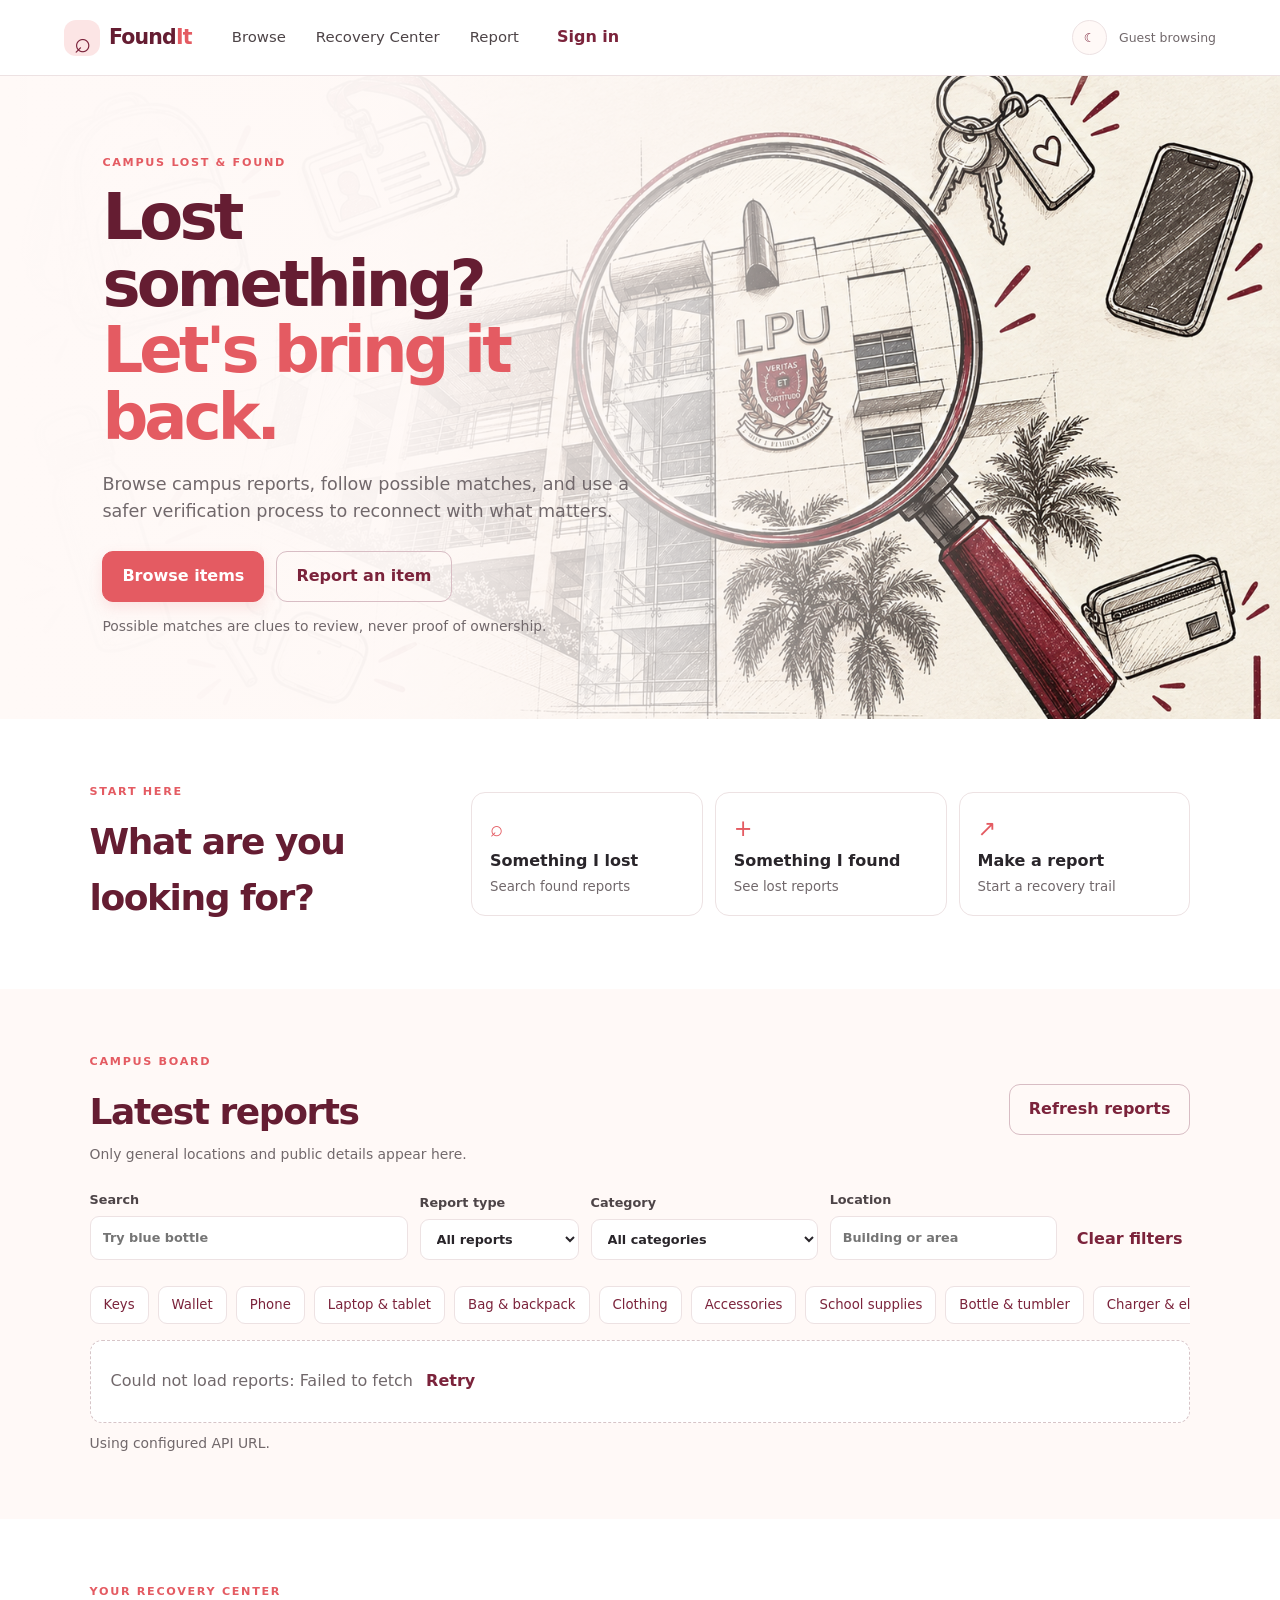
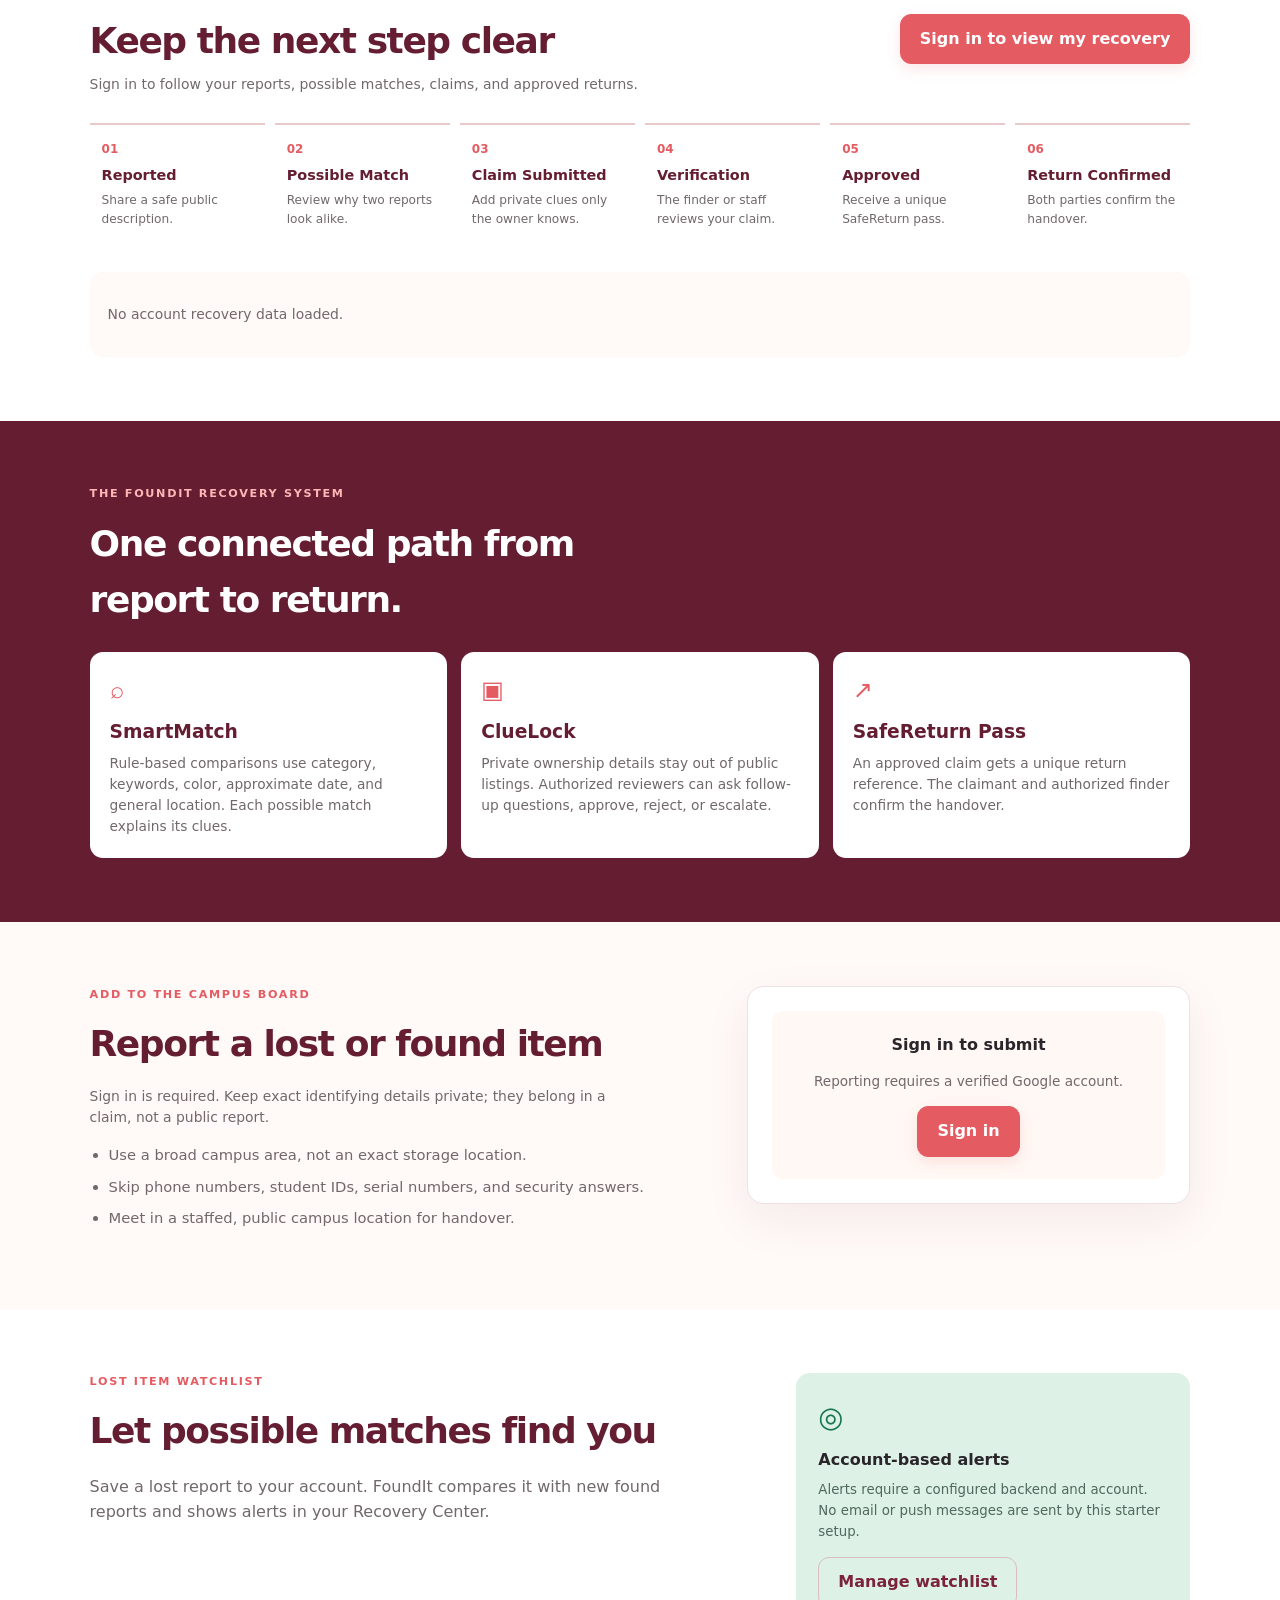
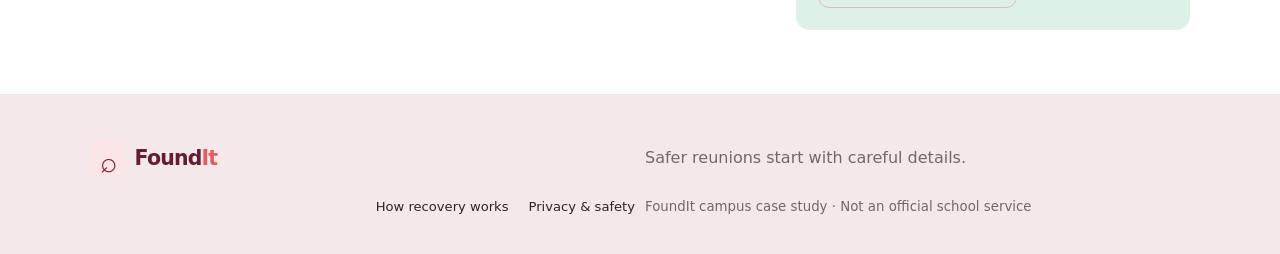
==== commit 426af0f7: "Add files via upload" ====
--- a/index.html
+++ b/index.html
@@ -7,7 +7,7 @@
       name="description"
       content="A safer campus lost-and-found recovery workflow."
     />
-    <title>FoundIt - Find your way back</title>
+    <title>FoundIt - Find your way back</title>
     <script>try { document.documentElement.dataset.theme = localStorage.getItem("foundit-theme") || "light"; } catch {}</script>
     <link rel="stylesheet" href="assets/css/style.css" />
     <script defer src="assets/js/app.js"></script>
@@ -412,5 +412,5 @@
     <div id="toast" class="toast" role="status" aria-live="polite"></div>
   </body>
 </html>
-
-
+
+
